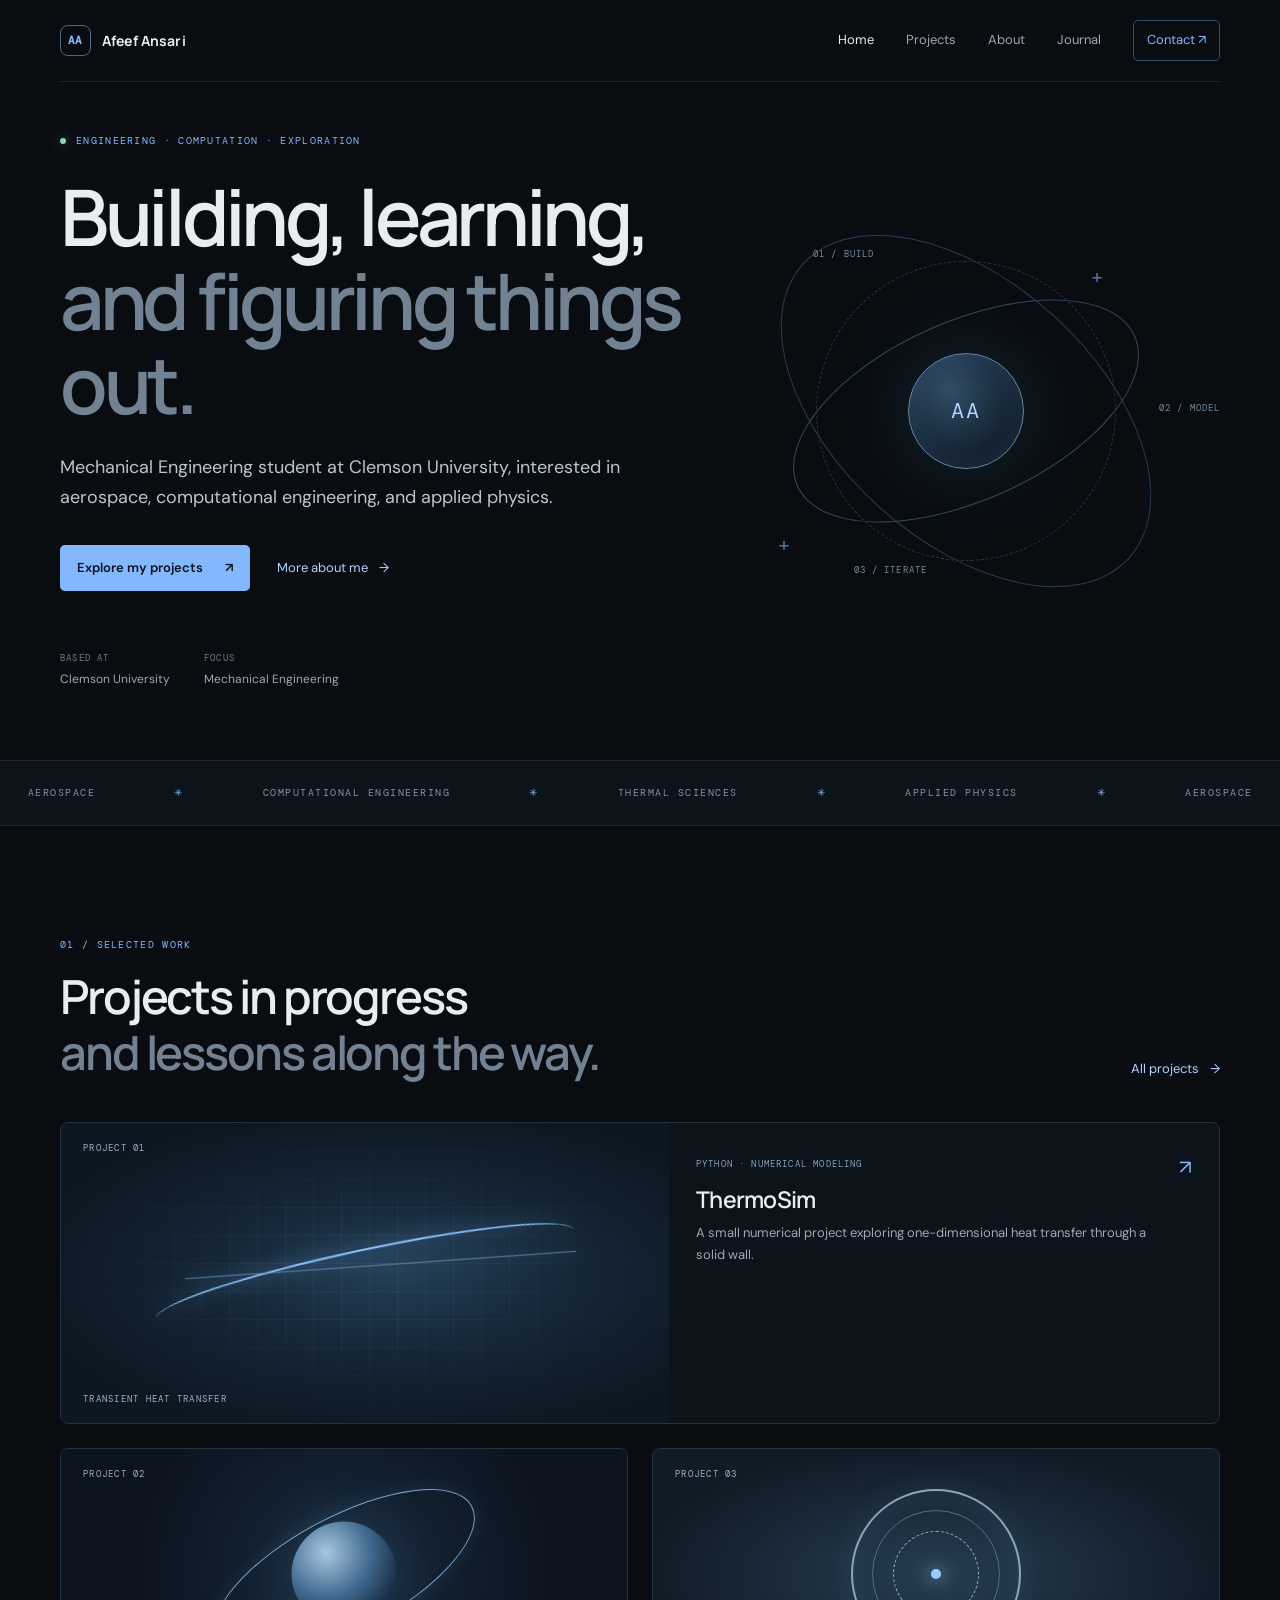
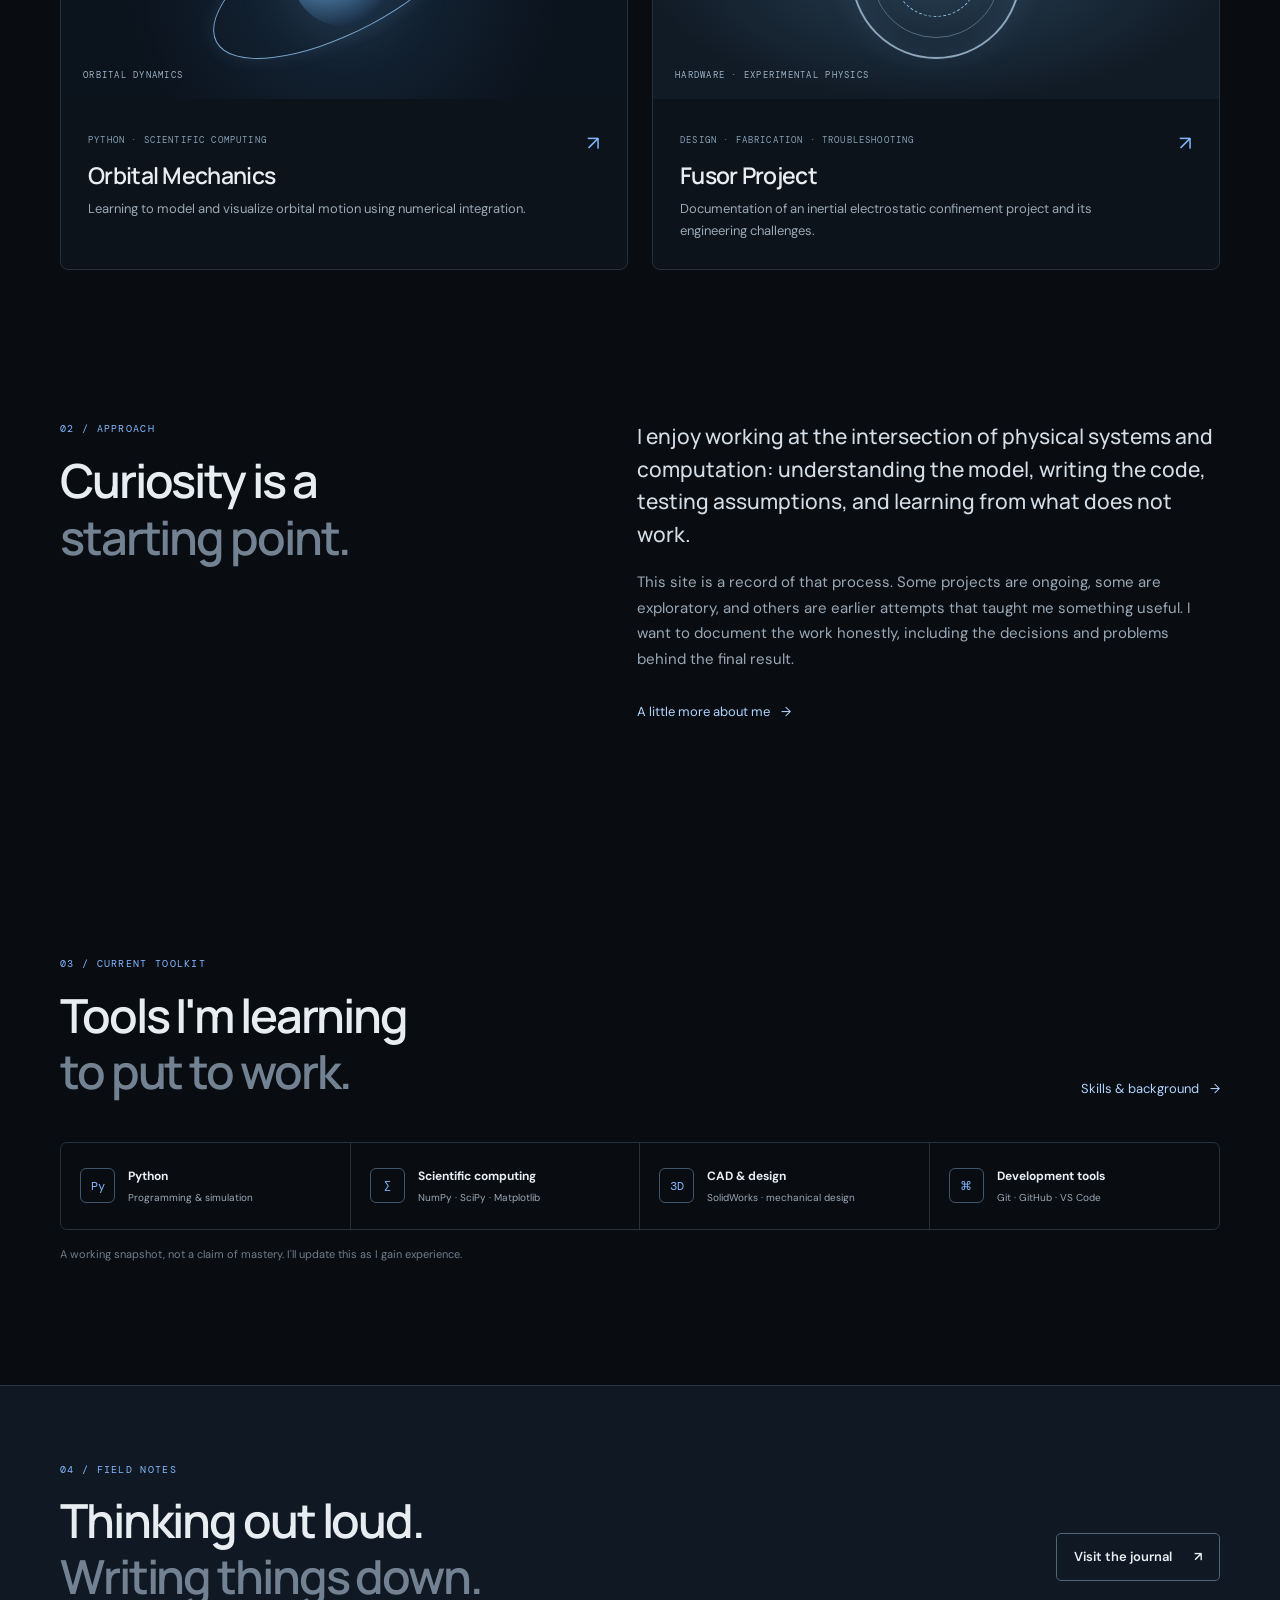
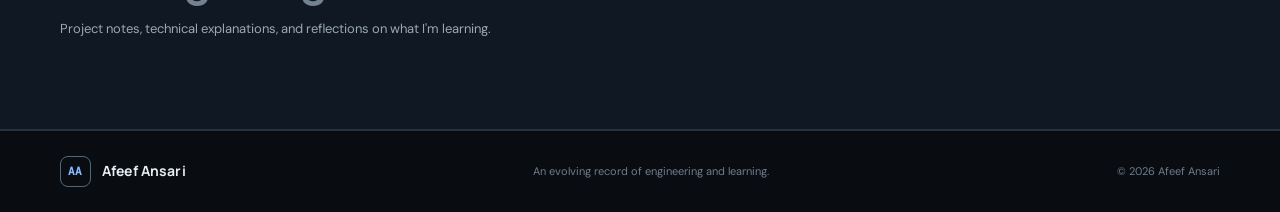
==== index.html @ 026b7a7c "Add files via upload" ====
<!doctype html>
<html lang="en">
<head>
  <meta charset="utf-8">
  <meta name="viewport" content="width=device-width, initial-scale=1">
  <meta name="description" content="Afeef Ansari — mechanical engineering student exploring aerospace, computational engineering, and applied physics.">
  <title>Afeef Ansari | Engineering Portfolio</title>
  <link rel="icon" href="assets/favicon.svg" type="image/svg+xml">
  <link rel="stylesheet" href="style.css">
  <script src="script.js" defer></script>
</head>
<body>
  <div class="site-shell">
    <header class="site-header">
      <a class="wordmark" href="index.html" aria-label="Afeef Ansari home"><span class="wordmark-mark">AA</span><span>Afeef Ansari</span></a>
      <button class="menu-toggle" aria-label="Toggle navigation" aria-expanded="false"><span></span><span></span></button>
      <nav class="main-nav" aria-label="Main navigation">
        <a class="active" href="index.html">Home</a>
        <a href="projects.html">Projects</a>
        <a href="about.html">About</a>
        <a href="journal.html">Journal</a>
        <a class="nav-contact" href="about.html#contact">Contact <span aria-hidden="true">↗</span></a>
      </nav>
    </header>

    <main>
      <section class="hero section-wrap">
        <div class="hero-copy">
          <div class="eyebrow"><span class="status-dot"></span> ENGINEERING · COMPUTATION · EXPLORATION</div>
          <h1>Building, learning,<br><span class="muted-heading">and figuring things out.</span></h1>
          <p class="hero-intro">Mechanical Engineering student at Clemson University, interested in aerospace, computational engineering, and applied physics.</p>
          <div class="hero-actions">
            <a class="button button-primary" href="projects.html">Explore my projects <span>↗</span></a>
            <a class="text-link" href="about.html">More about me <span>→</span></a>
          </div>
          <div class="hero-meta">
            <span><span class="meta-label">BASED AT</span> Clemson University</span>
            <span><span class="meta-label">FOCUS</span> Mechanical Engineering</span>
          </div>
        </div>
        <div class="hero-visual" aria-label="Abstract technical illustration">
          <div class="orbit orbit-one"></div><div class="orbit orbit-two"></div><div class="orbit orbit-three"></div>
          <div class="orbit-core"><span>AA</span></div>
          <span class="orbit-label label-top">01 / BUILD</span>
          <span class="orbit-label label-right">02 / MODEL</span>
          <span class="orbit-label label-bottom">03 / ITERATE</span>
          <span class="crosshair crosshair-a">+</span><span class="crosshair crosshair-b">+</span>
        </div>
      </section>

      <section class="ticker" aria-label="Areas of interest">
        <div class="ticker-inner"><span>AEROSPACE</span><i>✳</i><span>COMPUTATIONAL ENGINEERING</span><i>✳</i><span>THERMAL SCIENCES</span><i>✳</i><span>APPLIED PHYSICS</span><i>✳</i><span>AEROSPACE</span></div>
      </section>

      <section class="section-wrap section-block">
        <div class="section-heading">
          <div><div class="eyebrow">01 / SELECTED WORK</div><h2>Projects in progress<br><span class="muted-heading">and lessons along the way.</span></h2></div>
          <a class="text-link" href="projects.html">All projects <span>→</span></a>
        </div>
        <div class="project-grid">
          <a class="project-card project-feature" href="projects/thermosim.html">
            <div class="project-art art-thermal"><div class="thermal-grid"></div><div class="thermal-wave"></div><span class="art-index">PROJECT 01</span><span class="art-caption">TRANSIENT HEAT TRANSFER</span></div>
            <div class="project-info"><div><span class="project-type">PYTHON · NUMERICAL MODELING</span><h3>ThermoSim</h3><p>A small numerical project exploring one-dimensional heat transfer through a solid wall.</p></div><span class="card-arrow">↗</span></div>
          </a>
          <a class="project-card" href="projects/orbital-mechanics.html">
            <div class="project-art art-orbit"><div class="planet"></div><div class="orbit-line"></div><span class="art-index">PROJECT 02</span><span class="art-caption">ORBITAL DYNAMICS</span></div>
            <div class="project-info"><div><span class="project-type">PYTHON · SCIENTIFIC COMPUTING</span><h3>Orbital Mechanics</h3><p>Learning to model and visualize orbital motion using numerical integration.</p></div><span class="card-arrow">↗</span></div>
          </a>
          <a class="project-card" href="projects/fusor.html">
            <div class="project-art art-fusor"><div class="chamber"><span></span></div><span class="art-index">PROJECT 03</span><span class="art-caption">HARDWARE · EXPERIMENTAL PHYSICS</span></div>
            <div class="project-info"><div><span class="project-type">DESIGN · FABRICATION · TROUBLESHOOTING</span><h3>Fusor Project</h3><p>Documentation of an inertial electrostatic confinement project and its engineering challenges.</p></div><span class="card-arrow">↗</span></div>
          </a>
        </div>
      </section>

      <section class="section-wrap split-section">
        <div class="split-intro"><div class="eyebrow">02 / APPROACH</div><h2>Curiosity is a<br><span class="muted-heading">starting point.</span></h2></div>
        <div class="split-body"><p class="large-copy">I enjoy working at the intersection of physical systems and computation: understanding the model, writing the code, testing assumptions, and learning from what does not work.</p><p>This site is a record of that process. Some projects are ongoing, some are exploratory, and others are earlier attempts that taught me something useful. I want to document the work honestly, including the decisions and problems behind the final result.</p><a class="text-link" href="about.html">A little more about me <span>→</span></a></div>
      </section>

      <section class="section-wrap section-block">
        <div class="section-heading"><div><div class="eyebrow">03 / CURRENT TOOLKIT</div><h2>Tools I'm learning<br><span class="muted-heading">to put to work.</span></h2></div><a class="text-link" href="about.html#skills">Skills & background <span>→</span></a></div>
        <div class="skill-strip">
          <div class="skill-item"><span class="skill-symbol">Py</span><div><h3>Python</h3><p>Programming & simulation</p></div></div>
          <div class="skill-item"><span class="skill-symbol">∑</span><div><h3>Scientific computing</h3><p>NumPy · SciPy · Matplotlib</p></div></div>
          <div class="skill-item"><span class="skill-symbol">3D</span><div><h3>CAD & design</h3><p>SolidWorks · mechanical design</p></div></div>
          <div class="skill-item"><span class="skill-symbol">⌘</span><div><h3>Development tools</h3><p>Git · GitHub · VS Code</p></div></div>
        </div>
        <p class="small-note">A working snapshot, not a claim of mastery. I'll update this as I gain experience.</p>
      </section>

      <section class="journal-band">
        <div class="section-wrap journal-band-inner"><div><div class="eyebrow">04 / FIELD NOTES</div><h2>Thinking out loud.<br><span class="muted-heading">Writing things down.</span></h2><p>Project notes, technical explanations, and reflections on what I'm learning.</p></div><a class="button button-outline" href="journal.html">Visit the journal <span>↗</span></a></div>
      </section>
    </main>

    <footer class="site-footer"><div class="section-wrap footer-inner"><a class="wordmark" href="index.html"><span class="wordmark-mark">AA</span><span>Afeef Ansari</span></a><span class="footer-note">An evolving record of engineering and learning.</span><span class="copyright">© <span data-year></span> Afeef Ansari</span></div></footer>
  </div>
</body>
</html>
---- style.css ----
@import url('https://fonts.googleapis.com/css2?family=DM+Mono:wght@400;500&family=DM+Sans:wght@400;500;600;700&family=Manrope:wght@400;500;600;700;800&display=swap');
:root{--bg:#090d12;--panel:#101720;--panel-2:#141e29;--line:#25313d;--text:#e8edf2;--muted:#9aa8b6;--soft:#6f7d8b;--accent:#83b8ff;--accent-2:#b0d3ff;--max:1160px;--mono:'DM Mono',monospace;--sans:'DM Sans',sans-serif;--display:'Manrope',sans-serif}
*{box-sizing:border-box}html{scroll-behavior:smooth}body{margin:0;background:var(--bg);color:var(--text);font-family:var(--sans);font-size:15px;line-height:1.7}a{color:inherit;text-decoration:none}button{font:inherit}.site-shell{overflow:hidden}.section-wrap{width:min(var(--max),calc(100% - 64px));margin-inline:auto}.site-header{height:82px;width:min(var(--max),calc(100% - 64px));margin:auto;display:flex;align-items:center;justify-content:space-between;border-bottom:1px solid rgba(150,170,190,.14)}.wordmark{display:inline-flex;align-items:center;gap:11px;font-family:var(--display);font-size:14px;font-weight:700;letter-spacing:.01em}.wordmark-mark{width:31px;height:31px;border:1px solid #52687e;border-radius:8px;display:grid;place-items:center;color:var(--accent);font-family:var(--mono);font-size:11px}.main-nav{display:flex;align-items:center;gap:32px}.main-nav a{font-size:13px;color:var(--muted);transition:color .2s}.main-nav a:hover,.main-nav a.active{color:var(--text)}.main-nav .nav-contact{color:var(--accent);border:1px solid #344d68;padding:8px 13px;border-radius:5px}.menu-toggle{display:none;background:none;border:0}.hero{min-height:650px;display:grid;grid-template-columns:1.1fr .9fr;align-items:center;gap:30px;padding-top:50px;padding-bottom:70px}.eyebrow,.project-type,.meta-label,.aside-label,.fact-label,.filter-label{font-family:var(--mono);font-size:10px;letter-spacing:.13em;color:var(--accent);font-weight:400}.eyebrow{display:flex;align-items:center;gap:10px}.status-dot{width:6px;height:6px;background:#8bd6b0;border-radius:50%;box-shadow:0 0 12px #8bd6b080}.hero h1,.page-hero h1,.project-detail-hero h1{font-family:var(--display);font-size:clamp(48px,6.4vw,78px);line-height:1.08;letter-spacing:-.055em;font-weight:600;margin:25px 0}.muted-heading{color:#738292}.hero-intro{max-width:560px;font-size:18px;line-height:1.7;color:#bac5cf}.hero-actions{display:flex;align-items:center;gap:27px;margin-top:32px}.button{display:inline-flex;align-items:center;gap:22px;padding:12px 17px;border-radius:5px;font-size:13px;font-weight:600;transition:transform .2s,border-color .2s}.button:hover{transform:translateY(-2px)}.button-primary{background:var(--accent);color:#09121d}.button-outline{border:1px solid #50647a;color:var(--text)}.text-link{font-size:13px;color:var(--accent-2)}.text-link span{margin-left:8px}.hero-meta{display:flex;gap:34px;margin-top:60px;color:var(--muted);font-size:12px}.meta-label{display:block;color:var(--soft);font-size:9px;margin-bottom:3px}.hero-visual{height:420px;position:relative;display:grid;place-items:center}.orbit{position:absolute;border:1px solid #33495e;border-radius:50%;transform:rotate(-24deg)}.orbit-one{width:370px;height:180px}.orbit-two{width:440px;height:260px;transform:rotate(42deg);border-color:#263c51}.orbit-three{width:300px;height:300px;border-style:dashed;border-color:#293846}.orbit-core{width:116px;height:116px;border-radius:50%;display:grid;place-items:center;background:radial-gradient(circle at 35% 30%,#314d68,#142331 62%,#0b1118);border:1px solid #6587a8;box-shadow:0 0 80px #5e9bd52a,inset 0 0 25px #83b8ff20}.orbit-core span{font-family:var(--mono);color:var(--accent-2);font-size:22px;letter-spacing:.1em}.orbit-label{position:absolute;font:9px var(--mono);letter-spacing:.12em;color:#74899d}.label-top{top:47px;left:20%}.label-right{right:0;top:48%}.label-bottom{bottom:45px;left:28%}.crosshair{position:absolute;color:var(--accent);font:20px var(--mono);opacity:.6}.crosshair-a{top:15%;right:23%}.crosshair-b{bottom:15%;left:13%}.ticker{border-block:1px solid rgba(150,170,190,.13);background:#0d131a;overflow:hidden}.ticker-inner{min-height:64px;display:flex;align-items:center;justify-content:space-around;gap:24px;white-space:nowrap;font:10px var(--mono);letter-spacing:.15em;color:#8293a3}.ticker i{font-style:normal;color:var(--accent)}.section-block{padding-top:110px;padding-bottom:110px}.section-heading{display:flex;align-items:end;justify-content:space-between;margin-bottom:42px}.section-heading h2,.split-intro h2,.journal-band h2,.callout h2,.contact-section h2,.about-main h2,.section-block>h2{font-family:var(--display);font-size:clamp(32px,4vw,47px);line-height:1.2;letter-spacing:-.045em;font-weight:600;margin:15px 0 0}.project-grid{display:grid;grid-template-columns:repeat(2,1fr);gap:24px}.project-card{display:block;border:1px solid var(--line);background:#0d131a;border-radius:8px;overflow:hidden;transition:border-color .25s,transform .25s}.project-card:hover{border-color:#55799a;transform:translateY(-4px)}.project-feature{grid-column:span 2;display:grid;grid-template-columns:1.05fr .95fr}.project-art{height:250px;position:relative;overflow:hidden;background:#111e2a}.project-feature .project-art{height:300px}.art-index,.art-caption{position:absolute;left:22px;font:9px var(--mono);letter-spacing:.14em;color:#9cb1c4}.art-index{top:19px}.art-caption{bottom:18px}.art-thermal{background:radial-gradient(ellipse at 55% 50%,#233e56 0,#152636 38%,#0d1721 78%)}.thermal-grid{position:absolute;inset:0;background-image:linear-gradient(#7295b31a 1px,transparent 1px),linear-gradient(90deg,#7295b31a 1px,transparent 1px);background-size:28px 28px;mask-image:radial-gradient(ellipse at center,#000 10%,transparent 78%)}.thermal-wave{position:absolute;left:15%;right:15%;top:42%;height:50px;border-top:2px solid #8cc4ff;border-radius:50%;transform:rotate(-12deg);filter:drop-shadow(0 0 9px #72b5ff)}.thermal-wave:after{content:"";position:absolute;top:17px;left:8%;right:0;border-top:1px solid #7aa5c9;transform:rotate(8deg);opacity:.7}.art-orbit{background:radial-gradient(circle at 50% 50%,#182a3d,#0b131d 70%)}.planet{position:absolute;width:105px;height:105px;left:50%;top:50%;transform:translate(-50%,-50%);border-radius:50%;background:radial-gradient(circle at 33% 30%,#a8c7df,#426b91 43%,#182c42 75%);box-shadow:0 0 60px #6aa5d833}.orbit-line{position:absolute;width:290px;height:115px;border:1px solid #7ba7d0;border-radius:50%;left:50%;top:50%;transform:translate(-50%,-50%) rotate(-28deg);box-shadow:0 0 18px #6da9e522}.art-fusor{background:radial-gradient(ellipse at center,#263d50,#111b26 72%)}.chamber{position:absolute;left:50%;top:50%;transform:translate(-50%,-50%);width:170px;height:170px;border:2px solid #8ca5ba;border-radius:50%;box-shadow:inset 0 0 30px #83b8ff1c,0 0 35px #83b8ff16}.chamber:before,.chamber:after{content:"";position:absolute;inset:19px;border:1px solid #526d83;border-radius:50%}.chamber:after{inset:40px;border-style:dashed;border-color:#8db9db}.chamber span{position:absolute;width:10px;height:10px;background:#9bcaff;border-radius:50%;left:calc(50% - 5px);top:calc(50% - 5px);box-shadow:0 0 18px #9bcaff}.project-info{padding:27px;display:flex;justify-content:space-between;gap:20px;align-items:start}.project-info h3{font:600 23px var(--display);letter-spacing:-.03em;margin:7px 0}.project-info p,.list-content p{margin:0;color:var(--muted);font-size:13px;max-width:500px}.project-type{font-size:9px;color:#86a1b8}.card-arrow,.list-arrow{color:var(--accent);font-size:20px}.split-section{padding-top:40px;padding-bottom:120px;display:grid;grid-template-columns:.9fr 1.1fr;gap:100px}.large-copy{font:500 21px/1.55 var(--display);color:#d4dde5;margin:0 0 20px}.split-body p:not(.large-copy){color:var(--muted);max-width:590px}.split-body .text-link{display:inline-block;margin-top:14px}.skill-strip{display:grid;grid-template-columns:repeat(4,1fr);border:1px solid var(--line);border-radius:7px;margin-top:36px}.skill-item{padding:23px 19px;display:flex;gap:13px;align-items:center;border-right:1px solid var(--line)}.skill-item:last-child{border:0}.skill-symbol{width:35px;height:35px;border:1px solid #40566c;border-radius:6px;display:grid;place-items:center;color:var(--accent);font:12px var(--mono);flex-shrink:0}.skill-item h3{font-size:12px;margin:0 0 3px}.skill-item p{font-size:10px;color:var(--muted);margin:0}.small-note{font-size:11px;color:var(--soft);margin-top:15px}.journal-band{background:#101923;border-block:1px solid #253443;padding:75px 0}.journal-band-inner{display:flex;align-items:center;justify-content:space-between}.journal-band h2{margin:14px 0}.journal-band p,.callout p{color:var(--muted);font-size:13px}.site-footer{border-top:1px solid var(--line);padding:25px 0}.footer-inner{display:flex;align-items:center;justify-content:space-between}.footer-note,.copyright{font-size:11px;color:var(--soft)}.page-hero{padding-top:100px;padding-bottom:65px}.page-hero h1{font-size:clamp(54px,7vw,82px);margin:22px 0}.page-lede{font-size:17px;color:var(--muted);max-width:650px}.projects-list{padding-top:25px}.filter-row{display:flex;align-items:center;gap:10px;margin-bottom:25px}.filter-label{margin-right:10px}.filter-button{background:transparent;color:var(--muted);border:1px solid var(--line);border-radius:4px;padding:7px 12px;font-size:11px;cursor:pointer}.filter-button.active,.filter-button:hover{color:var(--accent);border-color:#54718d}.list-project{display:grid;grid-template-columns:35px 190px 1fr 25px;gap:25px;align-items:center;padding:25px 0;border-top:1px solid var(--line)}.list-number{font:11px var(--mono);color:var(--soft)}.list-art{height:125px;border-radius:5px;position:relative;overflow:hidden}.mini-thermal{background:#142536}.mini-orbit{background:#0d1b2a}.mini-orbit .planet{width:58px;height:58px}.mini-orbit .orbit-line{width:150px;height:60px}.mini-fusor{background:#192b3b}.mini-fusor .chamber{width:75px;height:75px}.mini-fusor .chamber:before{inset:9px}.mini-fusor .chamber:after{inset:18px}.mini-acoustic{display:grid;place-items:center;background:#152432;color:#91bde2;font-size:65px}.list-content h2{font:600 22px var(--display);margin:4px 0}.tag-row{display:flex;flex-wrap:wrap;gap:7px;margin-top:13px}.tag-row span{border:1px solid #2d3d4d;color:#a7b7c6;border-radius:3px;padding:3px 8px;font:9px var(--mono)}.future-project{opacity:.78}.muted-arrow{color:var(--soft)}.callout{padding:65px 0 100px;border-top:1px solid var(--line)}.callout h2{font-size:38px}.about-layout{display:grid;grid-template-columns:1.2fr .8fr;gap:100px;padding-top:25px;padding-bottom:80px}.about-main h2{margin:14px 0 25px}.about-main p{color:var(--muted);max-width:680px}.about-facts{display:grid;grid-template-columns:1fr 1fr;gap:25px;margin-top:40px;padding-top:24px;border-top:1px solid var(--line)}.about-facts div{display:flex;flex-direction:column;gap:4px}.about-facts strong{font:600 14px var(--display)}.about-facts span:last-child{font-size:11px;color:var(--muted)}.fact-label{font-size:9px}.about-aside{display:flex;flex-direction:column;gap:15px}.aside-card{border:1px solid var(--line);border-radius:6px;background:#0e151d;padding:22px}.aside-label{display:block;margin-bottom:15px}.aside-card ul{list-style:none;margin:0;padding:0}.aside-card li{padding:8px 0;border-top:1px solid #202c38;font-size:12px;color:#c1ccd6}.aside-card p{margin:0;color:var(--muted);font-size:12px}.section-lede{color:var(--muted);max-width:600px}.skills-columns{display:grid;grid-template-columns:1fr 1fr;gap:60px;margin-top:35px}.skill-column h3{font:600 15px var(--display);margin-bottom:20px}.skill-line{display:flex;justify-content:space-between;gap:15px;padding:13px 0;border-top:1px solid var(--line);font-size:13px}.skill-line small{color:var(--soft);font-size:10px}.experience-list{margin-top:30px}.experience-item{display:grid;grid-template-columns:140px 1fr;gap:25px;padding:22px 0;border-top:1px solid var(--line)}.experience-date{font:9px var(--mono);letter-spacing:.1em;color:var(--accent);padding-top:5px}.experience-item h3{font:600 16px var(--display);margin:0 0 5px}.experience-item p{font-size:12px;color:var(--muted);margin:0}.contact-section{display:grid;grid-template-columns:1fr .6fr;gap:80px;padding-top:75px;padding-bottom:100px;border-top:1px solid var(--line)}.contact-section h2{margin:14px 0}.contact-section p{color:var(--muted);max-width:500px}.contact-links{display:flex;flex-direction:column;justify-content:center}.contact-links>a{display:flex;justify-content:space-between;padding:15px 0;border-bottom:1px solid var(--line);font-size:14px}.contact-links>a span{color:var(--accent)}.journal-list{padding-top:20px}.journal-entry{display:grid;grid-template-columns:190px 1fr 25px;gap:30px;padding:32px 0;border-top:1px solid var(--line)}.journal-date{font:9px var(--mono);letter-spacing:.1em;color:var(--soft)}.journal-entry h2{font:600 22px var(--display);margin:7px 0}.journal-entry p{color:var(--muted);font-size:13px;max-width:650px;margin:0}.entry-status{display:inline-block;color:var(--accent);font:9px var(--mono);margin-top:13px}.project-detail-hero{padding-top:45px;padding-bottom:20px}.back-link{display:inline-block;color:var(--muted);font-size:12px;margin-bottom:45px}.project-detail-hero h1{font-size:clamp(54px,7vw,82px);margin:15px 0}.accent-text{color:var(--accent)}.detail-art{height:300px;margin-top:55px;border:1px solid var(--line);border-radius:7px}.detail-art .planet{width:140px;height:140px}.detail-art .orbit-line{width:390px;height:150px}.detail-art .chamber{width:205px;height:205px}.detail-body{display:grid;grid-template-columns:1fr 280px;gap:90px;padding-top:65px;padding-bottom:110px}.detail-main h2{font:600 30px var(--display);letter-spacing:-.04em;margin:12px 0 22px}.detail-main h3{font:600 17px var(--display);margin:34px 0 10px}.detail-main p,.detail-bullets{color:var(--muted);font-size:14px}.detail-bullets{padding-left:20px}.detail-bullets li{padding:5px 0}.detail-aside{display:flex;flex-direction:column;gap:15px}.detail-aside dl{margin:0}.detail-aside dt{font:9px var(--mono);color:var(--soft);margin-top:15px}.detail-aside dd{margin:3px 0 0;font-size:12px;color:#c7d1da}.status-pill{color:#9bd5b7!important}.note-panel{margin-top:35px;padding:20px;border-left:2px solid var(--accent);background:#111d28}.note-panel p{margin:7px 0 0;font-size:12px}.menu-toggle span{display:block;width:21px;height:1px;background:var(--text);margin:6px}
@media(max-width:850px){.hero{grid-template-columns:1fr;min-height:auto;padding-top:95px}.hero-visual{height:340px;max-width:520px;width:100%;margin:auto}.project-feature{grid-template-columns:1fr}.project-feature .project-art{height:250px}.skill-strip{grid-template-columns:1fr 1fr}.skill-item:nth-child(2){border-right:0}.skill-item:nth-child(-n+2){border-bottom:1px solid var(--line)}.split-section{gap:45px}.about-layout{gap:45px}.detail-body{gap:40px}}
@media(max-width:640px){.section-wrap,.site-header{width:calc(100% - 40px)}.site-header{height:70px}.menu-toggle{display:block;z-index:5}.main-nav{display:none;position:absolute;top:69px;left:0;right:0;background:#0d141c;border-bottom:1px solid var(--line);padding:20px;width:100%;flex-direction:column;align-items:stretch;gap:0;z-index:4}.main-nav.open{display:flex}.main-nav a{padding:12px 5px;border-bottom:1px solid #1d2934}.main-nav .nav-contact{border:0;padding:12px 5px}.hero{padding-top:75px;padding-bottom:45px}.hero h1{font-size:48px}.hero-intro{font-size:16px}.hero-meta{gap:20px;flex-wrap:wrap;margin-top:40px}.hero-visual{height:280px;transform:scale(.85);margin-top:-10px;margin-bottom:-10px}.ticker-inner{justify-content:flex-start;padding-left:20px;min-width:850px}.section-block{padding-top:75px;padding-bottom:75px}.section-heading{align-items:start;gap:20px;flex-direction:column}.section-heading h2,.split-intro h2,.journal-band h2,.callout h2,.contact-section h2,.about-main h2,.section-block>h2{font-size:34px}.project-grid{grid-template-columns:1fr}.project-feature{grid-column:auto}.project-feature .project-art,.project-art{height:210px}.project-info{padding:20px}.split-section{grid-template-columns:1fr;gap:25px;padding-top:15px;padding-bottom:75px}.skill-strip{grid-template-columns:1fr}.skill-item{border-right:0;border-bottom:1px solid var(--line)!important}.skill-item:last-child{border-bottom:0!important}.journal-band{padding:55px 0}.journal-band-inner{align-items:start;gap:25px;flex-direction:column}.footer-inner{gap:15px;flex-wrap:wrap}.footer-note{order:3;width:100%}.page-hero{padding-top:75px;padding-bottom:40px}.page-hero h1{font-size:53px}.list-project{grid-template-columns:25px 90px 1fr 15px;gap:12px;padding:19px 0}.list-art{height:95px}.list-content h2{font-size:17px}.list-content p{font-size:11px}.list-content .project-type{font-size:8px}.tag-row span{font-size:8px}.filter-row{gap:5px;flex-wrap:wrap}.filter-label{width:100%;margin-bottom:5px}.filter-button{padding:6px 9px}.about-layout,.skills-columns,.contact-section,.detail-body{grid-template-columns:1fr;gap:35px}.about-facts{gap:15px}.experience-item{grid-template-columns:90px 1fr;gap:15px}.journal-entry{grid-template-columns:1fr 20px;gap:10px}.journal-date{grid-column:1/-1}.journal-entry h2{font-size:19px}.project-detail-hero h1{font-size:55px}.detail-art{height:220px;margin-top:35px}.detail-body{padding-top:45px;padding-bottom:75px}.back-link{margin-bottom:35px}}
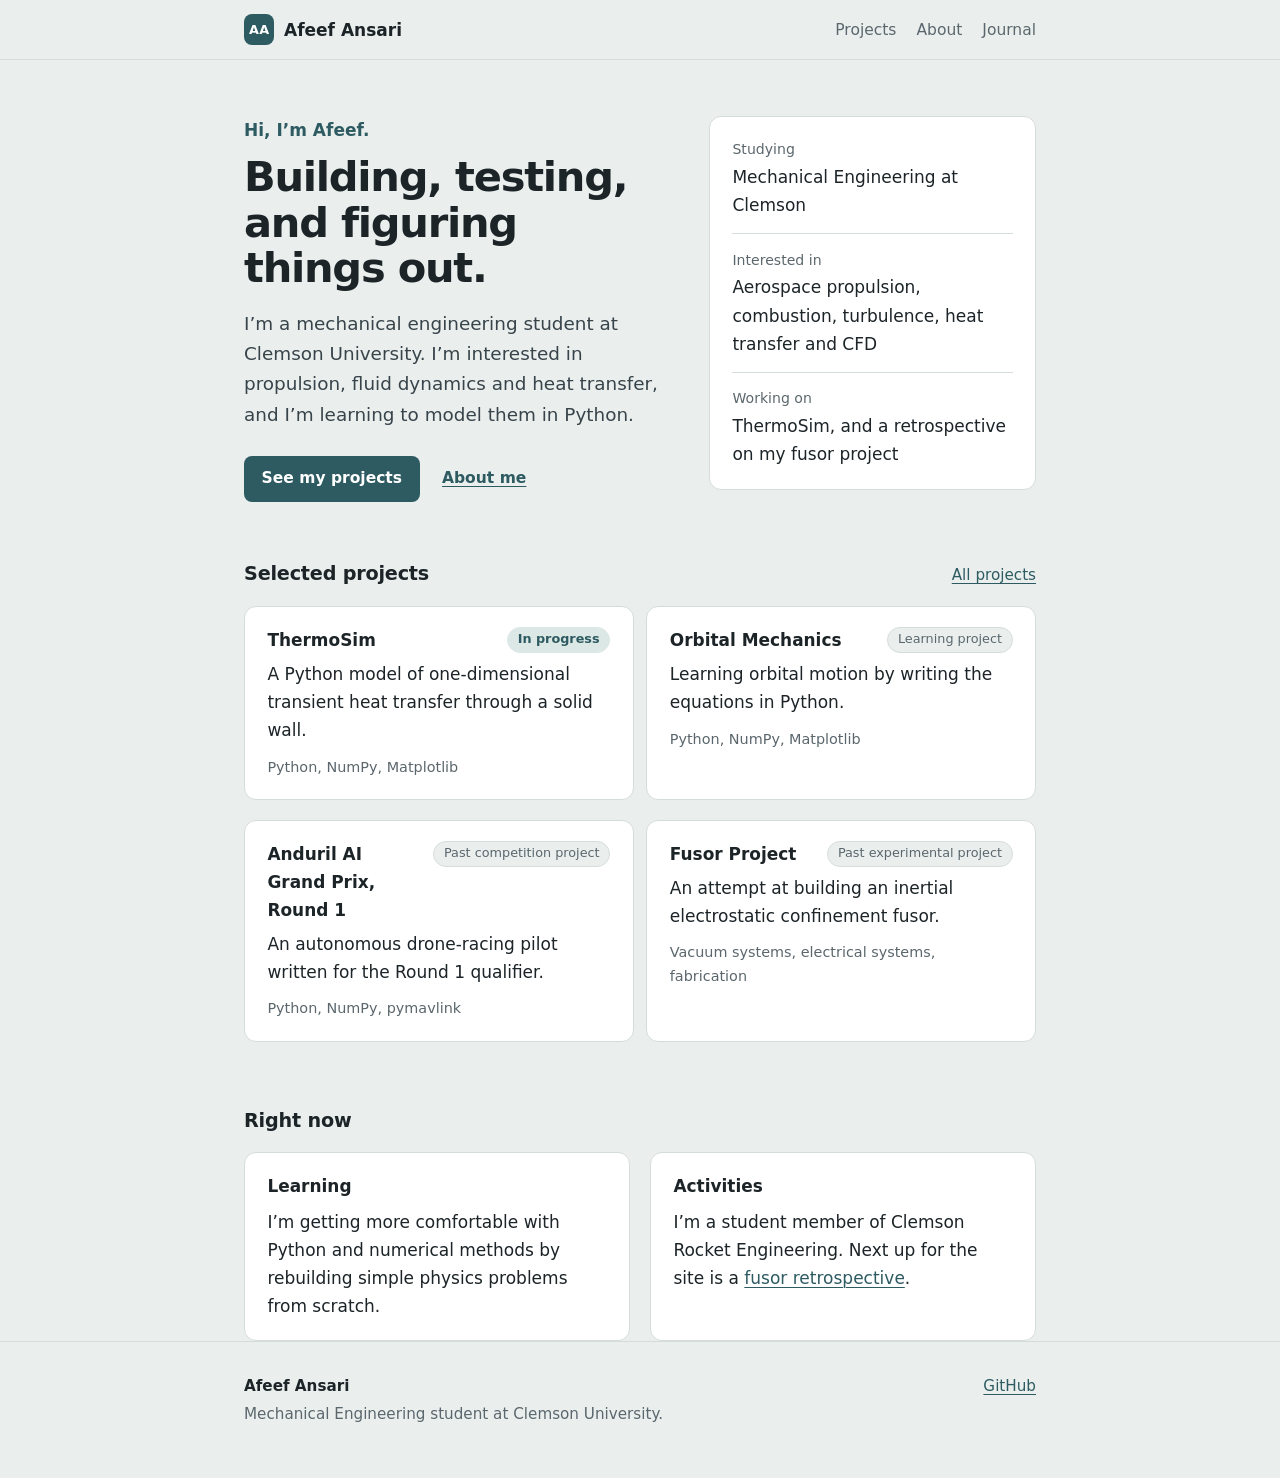
==== commit 059f4000: "Add files via upload" ====
--- a/index.html
+++ b/index.html
@@ -1,100 +1,17 @@
-<!doctype html>
-<html lang="en">
-<head>
-  <meta charset="utf-8">
-  <meta name="viewport" content="width=device-width, initial-scale=1">
-  <meta name="description" content="Afeef Ansari — mechanical engineering student exploring aerospace, computational engineering, and applied physics.">
-  <title>Afeef Ansari | Engineering Portfolio</title>
-  <link rel="icon" href="assets/favicon.svg" type="image/svg+xml">
-  <link rel="stylesheet" href="style.css">
-  <script src="script.js" defer></script>
-</head>
-<body>
-  <div class="site-shell">
-    <header class="site-header">
-      <a class="wordmark" href="index.html" aria-label="Afeef Ansari home"><span class="wordmark-mark">AA</span><span>Afeef Ansari</span></a>
-      <button class="menu-toggle" aria-label="Toggle navigation" aria-expanded="false"><span></span><span></span></button>
-      <nav class="main-nav" aria-label="Main navigation">
-        <a class="active" href="index.html">Home</a>
-        <a href="projects.html">Projects</a>
-        <a href="about.html">About</a>
-        <a href="journal.html">Journal</a>
-        <a class="nav-contact" href="about.html#contact">Contact <span aria-hidden="true">↗</span></a>
-      </nav>
-    </header>
-
-    <main>
-      <section class="hero section-wrap">
-        <div class="hero-copy">
-          <div class="eyebrow"><span class="status-dot"></span> ENGINEERING · COMPUTATION · EXPLORATION</div>
-          <h1>Building, learning,<br><span class="muted-heading">and figuring things out.</span></h1>
-          <p class="hero-intro">Mechanical Engineering student at Clemson University, interested in aerospace, computational engineering, and applied physics.</p>
-          <div class="hero-actions">
-            <a class="button button-primary" href="projects.html">Explore my projects <span>↗</span></a>
-            <a class="text-link" href="about.html">More about me <span>→</span></a>
-          </div>
-          <div class="hero-meta">
-            <span><span class="meta-label">BASED AT</span> Clemson University</span>
-            <span><span class="meta-label">FOCUS</span> Mechanical Engineering</span>
-          </div>
-        </div>
-        <div class="hero-visual" aria-label="Abstract technical illustration">
-          <div class="orbit orbit-one"></div><div class="orbit orbit-two"></div><div class="orbit orbit-three"></div>
-          <div class="orbit-core"><span>AA</span></div>
-          <span class="orbit-label label-top">01 / BUILD</span>
-          <span class="orbit-label label-right">02 / MODEL</span>
-          <span class="orbit-label label-bottom">03 / ITERATE</span>
-          <span class="crosshair crosshair-a">+</span><span class="crosshair crosshair-b">+</span>
-        </div>
-      </section>
-
-      <section class="ticker" aria-label="Areas of interest">
-        <div class="ticker-inner"><span>AEROSPACE</span><i>✳</i><span>COMPUTATIONAL ENGINEERING</span><i>✳</i><span>THERMAL SCIENCES</span><i>✳</i><span>APPLIED PHYSICS</span><i>✳</i><span>AEROSPACE</span></div>
-      </section>
-
-      <section class="section-wrap section-block">
-        <div class="section-heading">
-          <div><div class="eyebrow">01 / SELECTED WORK</div><h2>Projects in progress<br><span class="muted-heading">and lessons along the way.</span></h2></div>
-          <a class="text-link" href="projects.html">All projects <span>→</span></a>
-        </div>
-        <div class="project-grid">
-          <a class="project-card project-feature" href="projects/thermosim.html">
-            <div class="project-art art-thermal"><div class="thermal-grid"></div><div class="thermal-wave"></div><span class="art-index">PROJECT 01</span><span class="art-caption">TRANSIENT HEAT TRANSFER</span></div>
-            <div class="project-info"><div><span class="project-type">PYTHON · NUMERICAL MODELING</span><h3>ThermoSim</h3><p>A small numerical project exploring one-dimensional heat transfer through a solid wall.</p></div><span class="card-arrow">↗</span></div>
-          </a>
-          <a class="project-card" href="projects/orbital-mechanics.html">
-            <div class="project-art art-orbit"><div class="planet"></div><div class="orbit-line"></div><span class="art-index">PROJECT 02</span><span class="art-caption">ORBITAL DYNAMICS</span></div>
-            <div class="project-info"><div><span class="project-type">PYTHON · SCIENTIFIC COMPUTING</span><h3>Orbital Mechanics</h3><p>Learning to model and visualize orbital motion using numerical integration.</p></div><span class="card-arrow">↗</span></div>
-          </a>
-          <a class="project-card" href="projects/fusor.html">
-            <div class="project-art art-fusor"><div class="chamber"><span></span></div><span class="art-index">PROJECT 03</span><span class="art-caption">HARDWARE · EXPERIMENTAL PHYSICS</span></div>
-            <div class="project-info"><div><span class="project-type">DESIGN · FABRICATION · TROUBLESHOOTING</span><h3>Fusor Project</h3><p>Documentation of an inertial electrostatic confinement project and its engineering challenges.</p></div><span class="card-arrow">↗</span></div>
-          </a>
-        </div>
-      </section>
-
-      <section class="section-wrap split-section">
-        <div class="split-intro"><div class="eyebrow">02 / APPROACH</div><h2>Curiosity is a<br><span class="muted-heading">starting point.</span></h2></div>
-        <div class="split-body"><p class="large-copy">I enjoy working at the intersection of physical systems and computation: understanding the model, writing the code, testing assumptions, and learning from what does not work.</p><p>This site is a record of that process. Some projects are ongoing, some are exploratory, and others are earlier attempts that taught me something useful. I want to document the work honestly, including the decisions and problems behind the final result.</p><a class="text-link" href="about.html">A little more about me <span>→</span></a></div>
-      </section>
-
-      <section class="section-wrap section-block">
-        <div class="section-heading"><div><div class="eyebrow">03 / CURRENT TOOLKIT</div><h2>Tools I'm learning<br><span class="muted-heading">to put to work.</span></h2></div><a class="text-link" href="about.html#skills">Skills & background <span>→</span></a></div>
-        <div class="skill-strip">
-          <div class="skill-item"><span class="skill-symbol">Py</span><div><h3>Python</h3><p>Programming & simulation</p></div></div>
-          <div class="skill-item"><span class="skill-symbol">∑</span><div><h3>Scientific computing</h3><p>NumPy · SciPy · Matplotlib</p></div></div>
-          <div class="skill-item"><span class="skill-symbol">3D</span><div><h3>CAD & design</h3><p>SolidWorks · mechanical design</p></div></div>
-          <div class="skill-item"><span class="skill-symbol">⌘</span><div><h3>Development tools</h3><p>Git · GitHub · VS Code</p></div></div>
-        </div>
-        <p class="small-note">A working snapshot, not a claim of mastery. I'll update this as I gain experience.</p>
-      </section>
-
-      <section class="journal-band">
-        <div class="section-wrap journal-band-inner"><div><div class="eyebrow">04 / FIELD NOTES</div><h2>Thinking out loud.<br><span class="muted-heading">Writing things down.</span></h2><p>Project notes, technical explanations, and reflections on what I'm learning.</p></div><a class="button button-outline" href="journal.html">Visit the journal <span>↗</span></a></div>
-      </section>
-    </main>
-
-    <footer class="site-footer"><div class="section-wrap footer-inner"><a class="wordmark" href="index.html"><span class="wordmark-mark">AA</span><span>Afeef Ansari</span></a><span class="footer-note">An evolving record of engineering and learning.</span><span class="copyright">© <span data-year></span> Afeef Ansari</span></div></footer>
-  </div>
-</body>
-</html>+<!DOCTYPE html>
+<html lang="en"><head><meta charset="utf-8"><meta name="viewport" content="width=device-width, initial-scale=1">
+<title>Afeef Ansari</title><meta name="description" content="Mechanical engineering student at Clemson University. Projects and notes on heat transfer, orbital mechanics and control.">
+<link rel="stylesheet" href="style.css"></head>
+<body><a class="skip" href="#main">Skip to content</a>
+<header class="site"><div class="col bar"><a class="brand" href="index.html"><span class="mark" aria-hidden="true">AA</span>Afeef Ansari</a><nav aria-label="Main"><a href="projects.html">Projects</a><a href="about.html">About</a><a href="journal.html">Journal</a></nav></div></header>
+<main id="main" class="col">
+<section class="hero"><div><p class="hi">Hi, I’m Afeef.</p><h1>Building, testing, and figuring things out.</h1>
+<p class="lead">I’m a mechanical engineering student at Clemson University. I’m interested in propulsion, fluid dynamics and heat transfer, and I’m learning to model them in Python.</p>
+<p class="links"><a class="btn" href="projects.html">See my projects</a><a class="textlink" href="about.html">About me</a></p></div>
+<dl class="glance"><div><dt>Studying</dt><dd>Mechanical Engineering at Clemson</dd></div>
+<div><dt>Interested in</dt><dd>Aerospace propulsion, combustion, turbulence, heat transfer and CFD</dd></div>
+<div><dt>Working on</dt><dd>ThermoSim, and a retrospective on my fusor project</dd></div></dl></section>
+<section><div class="sh"><h2>Selected projects</h2><a href="projects.html">All projects</a></div><ul class="panels"><li><a class="panel" href="projects/thermosim.html"><div class="top"><h3>ThermoSim</h3><span class="pill live">In progress</span></div><p>A Python model of one-dimensional transient heat transfer through a solid wall.</p><p class="tech">Python, NumPy, Matplotlib</p></a></li><li><a class="panel" href="projects/orbital-mechanics.html"><div class="top"><h3>Orbital Mechanics</h3><span class="pill">Learning project</span></div><p>Learning orbital motion by writing the equations in Python.</p><p class="tech">Python, NumPy, Matplotlib</p></a></li><li><a class="panel" href="projects/anduril-ai-grand-prix.html"><div class="top"><h3>Anduril AI Grand Prix, Round 1</h3><span class="pill">Past competition project</span></div><p>An autonomous drone-racing pilot written for the Round 1 qualifier.</p><p class="tech">Python, NumPy, pymavlink</p></a></li><li><a class="panel" href="projects/fusor.html"><div class="top"><h3>Fusor Project</h3><span class="pill">Past experimental project</span></div><p>An attempt at building an inertial electrostatic confinement fusor.</p><p class="tech">Vacuum systems, electrical systems, fabrication</p></a></li></ul></section><section><div class="sh"><h2>Right now</h2></div><div class="two"><div><h3>Learning</h3><p>I’m getting more comfortable with Python and numerical methods by rebuilding simple physics problems from scratch.</p></div>
+<div><h3>Activities</h3><p>I’m a student member of Clemson Rocket Engineering. Next up for the site is a <a href="journal.html">fusor retrospective</a>.</p></div></div></section></main>
+<footer class="site"><div class="col foot"><div><p class="fname">Afeef Ansari</p><p>Mechanical Engineering student at Clemson University.</p></div><p><a href="https://github.com/AfeefAnsari">GitHub</a></p></div></footer>
+</body></html>
--- a/style.css
+++ b/style.css
@@ -1,5 +1,72 @@
-@import url('https://fonts.googleapis.com/css2?family=DM+Mono:wght@400;500&family=DM+Sans:wght@400;500;600;700&family=Manrope:wght@400;500;600;700;800&display=swap');
-:root{--bg:#090d12;--panel:#101720;--panel-2:#141e29;--line:#25313d;--text:#e8edf2;--muted:#9aa8b6;--soft:#6f7d8b;--accent:#83b8ff;--accent-2:#b0d3ff;--max:1160px;--mono:'DM Mono',monospace;--sans:'DM Sans',sans-serif;--display:'Manrope',sans-serif}
-*{box-sizing:border-box}html{scroll-behavior:smooth}body{margin:0;background:var(--bg);color:var(--text);font-family:var(--sans);font-size:15px;line-height:1.7}a{color:inherit;text-decoration:none}button{font:inherit}.site-shell{overflow:hidden}.section-wrap{width:min(var(--max),calc(100% - 64px));margin-inline:auto}.site-header{height:82px;width:min(var(--max),calc(100% - 64px));margin:auto;display:flex;align-items:center;justify-content:space-between;border-bottom:1px solid rgba(150,170,190,.14)}.wordmark{display:inline-flex;align-items:center;gap:11px;font-family:var(--display);font-size:14px;font-weight:700;letter-spacing:.01em}.wordmark-mark{width:31px;height:31px;border:1px solid #52687e;border-radius:8px;display:grid;place-items:center;color:var(--accent);font-family:var(--mono);font-size:11px}.main-nav{display:flex;align-items:center;gap:32px}.main-nav a{font-size:13px;color:var(--muted);transition:color .2s}.main-nav a:hover,.main-nav a.active{color:var(--text)}.main-nav .nav-contact{color:var(--accent);border:1px solid #344d68;padding:8px 13px;border-radius:5px}.menu-toggle{display:none;background:none;border:0}.hero{min-height:650px;display:grid;grid-template-columns:1.1fr .9fr;align-items:center;gap:30px;padding-top:50px;padding-bottom:70px}.eyebrow,.project-type,.meta-label,.aside-label,.fact-label,.filter-label{font-family:var(--mono);font-size:10px;letter-spacing:.13em;color:var(--accent);font-weight:400}.eyebrow{display:flex;align-items:center;gap:10px}.status-dot{width:6px;height:6px;background:#8bd6b0;border-radius:50%;box-shadow:0 0 12px #8bd6b080}.hero h1,.page-hero h1,.project-detail-hero h1{font-family:var(--display);font-size:clamp(48px,6.4vw,78px);line-height:1.08;letter-spacing:-.055em;font-weight:600;margin:25px 0}.muted-heading{color:#738292}.hero-intro{max-width:560px;font-size:18px;line-height:1.7;color:#bac5cf}.hero-actions{display:flex;align-items:center;gap:27px;margin-top:32px}.button{display:inline-flex;align-items:center;gap:22px;padding:12px 17px;border-radius:5px;font-size:13px;font-weight:600;transition:transform .2s,border-color .2s}.button:hover{transform:translateY(-2px)}.button-primary{background:var(--accent);color:#09121d}.button-outline{border:1px solid #50647a;color:var(--text)}.text-link{font-size:13px;color:var(--accent-2)}.text-link span{margin-left:8px}.hero-meta{display:flex;gap:34px;margin-top:60px;color:var(--muted);font-size:12px}.meta-label{display:block;color:var(--soft);font-size:9px;margin-bottom:3px}.hero-visual{height:420px;position:relative;display:grid;place-items:center}.orbit{position:absolute;border:1px solid #33495e;border-radius:50%;transform:rotate(-24deg)}.orbit-one{width:370px;height:180px}.orbit-two{width:440px;height:260px;transform:rotate(42deg);border-color:#263c51}.orbit-three{width:300px;height:300px;border-style:dashed;border-color:#293846}.orbit-core{width:116px;height:116px;border-radius:50%;display:grid;place-items:center;background:radial-gradient(circle at 35% 30%,#314d68,#142331 62%,#0b1118);border:1px solid #6587a8;box-shadow:0 0 80px #5e9bd52a,inset 0 0 25px #83b8ff20}.orbit-core span{font-family:var(--mono);color:var(--accent-2);font-size:22px;letter-spacing:.1em}.orbit-label{position:absolute;font:9px var(--mono);letter-spacing:.12em;color:#74899d}.label-top{top:47px;left:20%}.label-right{right:0;top:48%}.label-bottom{bottom:45px;left:28%}.crosshair{position:absolute;color:var(--accent);font:20px var(--mono);opacity:.6}.crosshair-a{top:15%;right:23%}.crosshair-b{bottom:15%;left:13%}.ticker{border-block:1px solid rgba(150,170,190,.13);background:#0d131a;overflow:hidden}.ticker-inner{min-height:64px;display:flex;align-items:center;justify-content:space-around;gap:24px;white-space:nowrap;font:10px var(--mono);letter-spacing:.15em;color:#8293a3}.ticker i{font-style:normal;color:var(--accent)}.section-block{padding-top:110px;padding-bottom:110px}.section-heading{display:flex;align-items:end;justify-content:space-between;margin-bottom:42px}.section-heading h2,.split-intro h2,.journal-band h2,.callout h2,.contact-section h2,.about-main h2,.section-block>h2{font-family:var(--display);font-size:clamp(32px,4vw,47px);line-height:1.2;letter-spacing:-.045em;font-weight:600;margin:15px 0 0}.project-grid{display:grid;grid-template-columns:repeat(2,1fr);gap:24px}.project-card{display:block;border:1px solid var(--line);background:#0d131a;border-radius:8px;overflow:hidden;transition:border-color .25s,transform .25s}.project-card:hover{border-color:#55799a;transform:translateY(-4px)}.project-feature{grid-column:span 2;display:grid;grid-template-columns:1.05fr .95fr}.project-art{height:250px;position:relative;overflow:hidden;background:#111e2a}.project-feature .project-art{height:300px}.art-index,.art-caption{position:absolute;left:22px;font:9px var(--mono);letter-spacing:.14em;color:#9cb1c4}.art-index{top:19px}.art-caption{bottom:18px}.art-thermal{background:radial-gradient(ellipse at 55% 50%,#233e56 0,#152636 38%,#0d1721 78%)}.thermal-grid{position:absolute;inset:0;background-image:linear-gradient(#7295b31a 1px,transparent 1px),linear-gradient(90deg,#7295b31a 1px,transparent 1px);background-size:28px 28px;mask-image:radial-gradient(ellipse at center,#000 10%,transparent 78%)}.thermal-wave{position:absolute;left:15%;right:15%;top:42%;height:50px;border-top:2px solid #8cc4ff;border-radius:50%;transform:rotate(-12deg);filter:drop-shadow(0 0 9px #72b5ff)}.thermal-wave:after{content:"";position:absolute;top:17px;left:8%;right:0;border-top:1px solid #7aa5c9;transform:rotate(8deg);opacity:.7}.art-orbit{background:radial-gradient(circle at 50% 50%,#182a3d,#0b131d 70%)}.planet{position:absolute;width:105px;height:105px;left:50%;top:50%;transform:translate(-50%,-50%);border-radius:50%;background:radial-gradient(circle at 33% 30%,#a8c7df,#426b91 43%,#182c42 75%);box-shadow:0 0 60px #6aa5d833}.orbit-line{position:absolute;width:290px;height:115px;border:1px solid #7ba7d0;border-radius:50%;left:50%;top:50%;transform:translate(-50%,-50%) rotate(-28deg);box-shadow:0 0 18px #6da9e522}.art-fusor{background:radial-gradient(ellipse at center,#263d50,#111b26 72%)}.chamber{position:absolute;left:50%;top:50%;transform:translate(-50%,-50%);width:170px;height:170px;border:2px solid #8ca5ba;border-radius:50%;box-shadow:inset 0 0 30px #83b8ff1c,0 0 35px #83b8ff16}.chamber:before,.chamber:after{content:"";position:absolute;inset:19px;border:1px solid #526d83;border-radius:50%}.chamber:after{inset:40px;border-style:dashed;border-color:#8db9db}.chamber span{position:absolute;width:10px;height:10px;background:#9bcaff;border-radius:50%;left:calc(50% - 5px);top:calc(50% - 5px);box-shadow:0 0 18px #9bcaff}.project-info{padding:27px;display:flex;justify-content:space-between;gap:20px;align-items:start}.project-info h3{font:600 23px var(--display);letter-spacing:-.03em;margin:7px 0}.project-info p,.list-content p{margin:0;color:var(--muted);font-size:13px;max-width:500px}.project-type{font-size:9px;color:#86a1b8}.card-arrow,.list-arrow{color:var(--accent);font-size:20px}.split-section{padding-top:40px;padding-bottom:120px;display:grid;grid-template-columns:.9fr 1.1fr;gap:100px}.large-copy{font:500 21px/1.55 var(--display);color:#d4dde5;margin:0 0 20px}.split-body p:not(.large-copy){color:var(--muted);max-width:590px}.split-body .text-link{display:inline-block;margin-top:14px}.skill-strip{display:grid;grid-template-columns:repeat(4,1fr);border:1px solid var(--line);border-radius:7px;margin-top:36px}.skill-item{padding:23px 19px;display:flex;gap:13px;align-items:center;border-right:1px solid var(--line)}.skill-item:last-child{border:0}.skill-symbol{width:35px;height:35px;border:1px solid #40566c;border-radius:6px;display:grid;place-items:center;color:var(--accent);font:12px var(--mono);flex-shrink:0}.skill-item h3{font-size:12px;margin:0 0 3px}.skill-item p{font-size:10px;color:var(--muted);margin:0}.small-note{font-size:11px;color:var(--soft);margin-top:15px}.journal-band{background:#101923;border-block:1px solid #253443;padding:75px 0}.journal-band-inner{display:flex;align-items:center;justify-content:space-between}.journal-band h2{margin:14px 0}.journal-band p,.callout p{color:var(--muted);font-size:13px}.site-footer{border-top:1px solid var(--line);padding:25px 0}.footer-inner{display:flex;align-items:center;justify-content:space-between}.footer-note,.copyright{font-size:11px;color:var(--soft)}.page-hero{padding-top:100px;padding-bottom:65px}.page-hero h1{font-size:clamp(54px,7vw,82px);margin:22px 0}.page-lede{font-size:17px;color:var(--muted);max-width:650px}.projects-list{padding-top:25px}.filter-row{display:flex;align-items:center;gap:10px;margin-bottom:25px}.filter-label{margin-right:10px}.filter-button{background:transparent;color:var(--muted);border:1px solid var(--line);border-radius:4px;padding:7px 12px;font-size:11px;cursor:pointer}.filter-button.active,.filter-button:hover{color:var(--accent);border-color:#54718d}.list-project{display:grid;grid-template-columns:35px 190px 1fr 25px;gap:25px;align-items:center;padding:25px 0;border-top:1px solid var(--line)}.list-number{font:11px var(--mono);color:var(--soft)}.list-art{height:125px;border-radius:5px;position:relative;overflow:hidden}.mini-thermal{background:#142536}.mini-orbit{background:#0d1b2a}.mini-orbit .planet{width:58px;height:58px}.mini-orbit .orbit-line{width:150px;height:60px}.mini-fusor{background:#192b3b}.mini-fusor .chamber{width:75px;height:75px}.mini-fusor .chamber:before{inset:9px}.mini-fusor .chamber:after{inset:18px}.mini-acoustic{display:grid;place-items:center;background:#152432;color:#91bde2;font-size:65px}.list-content h2{font:600 22px var(--display);margin:4px 0}.tag-row{display:flex;flex-wrap:wrap;gap:7px;margin-top:13px}.tag-row span{border:1px solid #2d3d4d;color:#a7b7c6;border-radius:3px;padding:3px 8px;font:9px var(--mono)}.future-project{opacity:.78}.muted-arrow{color:var(--soft)}.callout{padding:65px 0 100px;border-top:1px solid var(--line)}.callout h2{font-size:38px}.about-layout{display:grid;grid-template-columns:1.2fr .8fr;gap:100px;padding-top:25px;padding-bottom:80px}.about-main h2{margin:14px 0 25px}.about-main p{color:var(--muted);max-width:680px}.about-facts{display:grid;grid-template-columns:1fr 1fr;gap:25px;margin-top:40px;padding-top:24px;border-top:1px solid var(--line)}.about-facts div{display:flex;flex-direction:column;gap:4px}.about-facts strong{font:600 14px var(--display)}.about-facts span:last-child{font-size:11px;color:var(--muted)}.fact-label{font-size:9px}.about-aside{display:flex;flex-direction:column;gap:15px}.aside-card{border:1px solid var(--line);border-radius:6px;background:#0e151d;padding:22px}.aside-label{display:block;margin-bottom:15px}.aside-card ul{list-style:none;margin:0;padding:0}.aside-card li{padding:8px 0;border-top:1px solid #202c38;font-size:12px;color:#c1ccd6}.aside-card p{margin:0;color:var(--muted);font-size:12px}.section-lede{color:var(--muted);max-width:600px}.skills-columns{display:grid;grid-template-columns:1fr 1fr;gap:60px;margin-top:35px}.skill-column h3{font:600 15px var(--display);margin-bottom:20px}.skill-line{display:flex;justify-content:space-between;gap:15px;padding:13px 0;border-top:1px solid var(--line);font-size:13px}.skill-line small{color:var(--soft);font-size:10px}.experience-list{margin-top:30px}.experience-item{display:grid;grid-template-columns:140px 1fr;gap:25px;padding:22px 0;border-top:1px solid var(--line)}.experience-date{font:9px var(--mono);letter-spacing:.1em;color:var(--accent);padding-top:5px}.experience-item h3{font:600 16px var(--display);margin:0 0 5px}.experience-item p{font-size:12px;color:var(--muted);margin:0}.contact-section{display:grid;grid-template-columns:1fr .6fr;gap:80px;padding-top:75px;padding-bottom:100px;border-top:1px solid var(--line)}.contact-section h2{margin:14px 0}.contact-section p{color:var(--muted);max-width:500px}.contact-links{display:flex;flex-direction:column;justify-content:center}.contact-links>a{display:flex;justify-content:space-between;padding:15px 0;border-bottom:1px solid var(--line);font-size:14px}.contact-links>a span{color:var(--accent)}.journal-list{padding-top:20px}.journal-entry{display:grid;grid-template-columns:190px 1fr 25px;gap:30px;padding:32px 0;border-top:1px solid var(--line)}.journal-date{font:9px var(--mono);letter-spacing:.1em;color:var(--soft)}.journal-entry h2{font:600 22px var(--display);margin:7px 0}.journal-entry p{color:var(--muted);font-size:13px;max-width:650px;margin:0}.entry-status{display:inline-block;color:var(--accent);font:9px var(--mono);margin-top:13px}.project-detail-hero{padding-top:45px;padding-bottom:20px}.back-link{display:inline-block;color:var(--muted);font-size:12px;margin-bottom:45px}.project-detail-hero h1{font-size:clamp(54px,7vw,82px);margin:15px 0}.accent-text{color:var(--accent)}.detail-art{height:300px;margin-top:55px;border:1px solid var(--line);border-radius:7px}.detail-art .planet{width:140px;height:140px}.detail-art .orbit-line{width:390px;height:150px}.detail-art .chamber{width:205px;height:205px}.detail-body{display:grid;grid-template-columns:1fr 280px;gap:90px;padding-top:65px;padding-bottom:110px}.detail-main h2{font:600 30px var(--display);letter-spacing:-.04em;margin:12px 0 22px}.detail-main h3{font:600 17px var(--display);margin:34px 0 10px}.detail-main p,.detail-bullets{color:var(--muted);font-size:14px}.detail-bullets{padding-left:20px}.detail-bullets li{padding:5px 0}.detail-aside{display:flex;flex-direction:column;gap:15px}.detail-aside dl{margin:0}.detail-aside dt{font:9px var(--mono);color:var(--soft);margin-top:15px}.detail-aside dd{margin:3px 0 0;font-size:12px;color:#c7d1da}.status-pill{color:#9bd5b7!important}.note-panel{margin-top:35px;padding:20px;border-left:2px solid var(--accent);background:#111d28}.note-panel p{margin:7px 0 0;font-size:12px}.menu-toggle span{display:block;width:21px;height:1px;background:var(--text);margin:6px}
-@media(max-width:850px){.hero{grid-template-columns:1fr;min-height:auto;padding-top:95px}.hero-visual{height:340px;max-width:520px;width:100%;margin:auto}.project-feature{grid-template-columns:1fr}.project-feature .project-art{height:250px}.skill-strip{grid-template-columns:1fr 1fr}.skill-item:nth-child(2){border-right:0}.skill-item:nth-child(-n+2){border-bottom:1px solid var(--line)}.split-section{gap:45px}.about-layout{gap:45px}.detail-body{gap:40px}}
-@media(max-width:640px){.section-wrap,.site-header{width:calc(100% - 40px)}.site-header{height:70px}.menu-toggle{display:block;z-index:5}.main-nav{display:none;position:absolute;top:69px;left:0;right:0;background:#0d141c;border-bottom:1px solid var(--line);padding:20px;width:100%;flex-direction:column;align-items:stretch;gap:0;z-index:4}.main-nav.open{display:flex}.main-nav a{padding:12px 5px;border-bottom:1px solid #1d2934}.main-nav .nav-contact{border:0;padding:12px 5px}.hero{padding-top:75px;padding-bottom:45px}.hero h1{font-size:48px}.hero-intro{font-size:16px}.hero-meta{gap:20px;flex-wrap:wrap;margin-top:40px}.hero-visual{height:280px;transform:scale(.85);margin-top:-10px;margin-bottom:-10px}.ticker-inner{justify-content:flex-start;padding-left:20px;min-width:850px}.section-block{padding-top:75px;padding-bottom:75px}.section-heading{align-items:start;gap:20px;flex-direction:column}.section-heading h2,.split-intro h2,.journal-band h2,.callout h2,.contact-section h2,.about-main h2,.section-block>h2{font-size:34px}.project-grid{grid-template-columns:1fr}.project-feature{grid-column:auto}.project-feature .project-art,.project-art{height:210px}.project-info{padding:20px}.split-section{grid-template-columns:1fr;gap:25px;padding-top:15px;padding-bottom:75px}.skill-strip{grid-template-columns:1fr}.skill-item{border-right:0;border-bottom:1px solid var(--line)!important}.skill-item:last-child{border-bottom:0!important}.journal-band{padding:55px 0}.journal-band-inner{align-items:start;gap:25px;flex-direction:column}.footer-inner{gap:15px;flex-wrap:wrap}.footer-note{order:3;width:100%}.page-hero{padding-top:75px;padding-bottom:40px}.page-hero h1{font-size:53px}.list-project{grid-template-columns:25px 90px 1fr 15px;gap:12px;padding:19px 0}.list-art{height:95px}.list-content h2{font-size:17px}.list-content p{font-size:11px}.list-content .project-type{font-size:8px}.tag-row span{font-size:8px}.filter-row{gap:5px;flex-wrap:wrap}.filter-label{width:100%;margin-bottom:5px}.filter-button{padding:6px 9px}.about-layout,.skills-columns,.contact-section,.detail-body{grid-template-columns:1fr;gap:35px}.about-facts{gap:15px}.experience-item{grid-template-columns:90px 1fr;gap:15px}.journal-entry{grid-template-columns:1fr 20px;gap:10px}.journal-date{grid-column:1/-1}.journal-entry h2{font-size:19px}.project-detail-hero h1{font-size:55px}.detail-art{height:220px;margin-top:35px}.detail-body{padding-top:45px;padding-bottom:75px}.back-link{margin-bottom:35px}}
+:root{--bg:#eaefee;--surface:#fff;--fg:#1c2428;--mute:#5b676d;--line:#d5dddc;--accent:#2d5b61;--tint:#dbe8e6;--max:42rem;--r:12px}
+*{box-sizing:border-box}
+html{-webkit-text-size-adjust:100%}
+body{margin:0;background:var(--bg);color:var(--fg);font:1.0625rem/1.65 system-ui,-apple-system,"Segoe UI",Roboto,Helvetica,Arial,sans-serif}
+.col{max-width:var(--max);margin:0 auto;padding:0 1.25rem}
+a{color:var(--accent);text-underline-offset:.2em;text-decoration-thickness:1px}
+a:hover{color:var(--fg)}
+a:focus-visible{outline:2px solid var(--accent);outline-offset:3px;border-radius:3px}
+.skip{position:absolute;left:-999px}.skip:focus{left:1rem;top:1rem;background:#fff;padding:.4rem .6rem;z-index:9}
+header.site{position:sticky;top:0;z-index:5;background:var(--bg);border-bottom:1px solid var(--line)}
+.bar{display:flex;justify-content:space-between;align-items:center;gap:1rem;padding-top:.9rem;padding-bottom:.9rem}
+.brand{display:flex;align-items:center;gap:.6rem;color:var(--fg);font-weight:600;text-decoration:none}
+.mark{display:grid;place-items:center;width:1.9rem;height:1.9rem;border-radius:8px;background:var(--accent);color:#fff;font-size:.8rem;letter-spacing:.02em}
+nav a{color:var(--mute);text-decoration:none;margin-left:1.25rem;font-size:.97rem;padding:.2rem 0}
+nav a:hover,nav a[aria-current]{color:var(--fg)}
+nav a[aria-current]{box-shadow:inset 0 -2px var(--accent)}
+main{padding-top:3rem;padding-bottom:4.5rem}
+h1{font-size:2.6rem;line-height:1.1;letter-spacing:-.03em;font-weight:700;margin:0 0 1.1rem}
+.ph h1{font-size:2.1rem;letter-spacing:-.025em}
+h2{font-size:1.2rem;font-weight:650;letter-spacing:-.01em;margin:0}
+h3{font-size:1.06rem;font-weight:620;margin:0}
+p{margin:0 0 1rem}
+.lead{font-size:1.15rem;color:#38444a}
+.hi{color:var(--accent);font-weight:600;margin-bottom:.6rem}
+.hero{display:grid;gap:2rem;margin-bottom:1rem}
+.links{display:flex;align-items:center;gap:1.4rem;margin:1.6rem 0 0}
+.btn{display:inline-block;background:var(--accent);color:#fff;text-decoration:none;padding:.65rem 1.1rem;border-radius:8px;font-weight:600;font-size:.97rem}
+.btn:hover{background:var(--fg);color:#fff}
+.textlink{font-weight:600;font-size:.97rem}
+.glance{margin:0;background:var(--surface);border:1px solid var(--line);border-radius:var(--r);padding:.4rem 1.4rem}
+.glance div{padding:.9rem 0;border-top:1px solid var(--line)}
+.glance div:first-child{border-top:0}
+dt{color:var(--mute);font-size:.88rem;margin-bottom:.1rem}
+dd{margin:0}
+section{margin-top:3.5rem}
+.sh{display:flex;justify-content:space-between;align-items:baseline;margin-bottom:1rem}
+.sh a{font-size:.95rem}
+.panels{list-style:none;padding:0;margin:0;display:grid;gap:.8rem}
+.panel{display:block;background:var(--surface);border:1px solid var(--line);border-radius:var(--r);padding:1.25rem 1.4rem;color:inherit;text-decoration:none;transition:border-color .15s}
+a.panel:hover{border-color:var(--accent)}
+a.panel:hover h3{color:var(--accent);text-decoration:underline;text-underline-offset:.2em}
+.panel p{margin:.35rem 0 0}
+.top{display:flex;justify-content:space-between;align-items:flex-start;gap:1rem}
+.tech{color:var(--mute);font-size:.9rem}
+.panel .tech{margin-top:.7rem}
+.pill{flex:none;font-size:.8rem;line-height:1;padding:.35rem .6rem;border-radius:99px;border:1px solid var(--line);background:var(--bg);color:var(--mute);white-space:nowrap}
+.pill.live{background:var(--tint);border-color:var(--tint);color:var(--accent);font-weight:600}
+.two{display:grid;gap:1.25rem}
+.two>div{background:var(--surface);border:1px solid var(--line);border-radius:var(--r);padding:1.25rem 1.4rem}
+.two p{margin:.4rem 0 0}
+.crumb{font-size:.92rem;margin-bottom:1.25rem}
+.meta,.cv{margin:1.75rem 0 0;background:var(--surface);border:1px solid var(--line);border-radius:var(--r);padding:.3rem 1.4rem}
+.cv{margin-top:0}
+.meta>div,.cv>div{display:grid;grid-template-columns:11rem 1fr;gap:1rem;padding:.85rem 0;border-top:1px solid var(--line)}
+.meta>div:first-child,.cv>div:first-child{border-top:0}
+.meta dt,.cv dt{margin:0;font-size:.95rem}
+.cv dt{color:var(--fg);font-weight:600}
+.note{background:var(--tint);border-radius:var(--r);padding:1rem 1.25rem;margin:1.5rem 0 0;color:#26373a}
+main ul:not(.panels){padding-left:1.2rem;margin:0 0 1rem}
+main li{margin-bottom:.4rem}
+.pn{display:grid;grid-template-columns:1fr 1fr;gap:.8rem;margin-top:4rem}
+.pn a{display:block;background:var(--surface);border:1px solid var(--line);border-radius:var(--r);padding:.9rem 1.2rem;text-decoration:none;color:var(--fg);font-weight:600;margin:0}
+.pn a:hover{border-color:var(--accent);color:var(--accent)}
+.pn a:last-child{text-align:right}
+.pn span{display:block;color:var(--mute);font-size:.85rem;font-weight:400}
+footer.site{border-top:1px solid var(--line);padding:2rem 0 3rem;color:var(--mute);font-size:.95rem}
+.foot{display:flex;justify-content:space-between;gap:1.5rem;flex-wrap:wrap}
+footer p{margin:0 0 .2rem}
+.fname{color:var(--fg);font-weight:600}
+@media(min-width:48rem){.hero{grid-template-columns:1.3fr 1fr;align-items:start;gap:2.5rem}.col{max-width:52rem}main>*:not(.hero):not(section){max-width:42rem}.two{grid-template-columns:1fr 1fr}.panels{grid-template-columns:1fr 1fr}.panels .panel{height:100%}}
+@media(max-width:34rem){h1{font-size:2.1rem}.ph h1{font-size:1.8rem}.meta>div,.cv>div{grid-template-columns:1fr;gap:.1rem}.top{flex-direction:column;gap:.6rem}nav a{margin-left:.9rem}}
+@media(min-width:48rem){section>p,section>ul:not(.panels),section>.cv{max-width:42rem}}
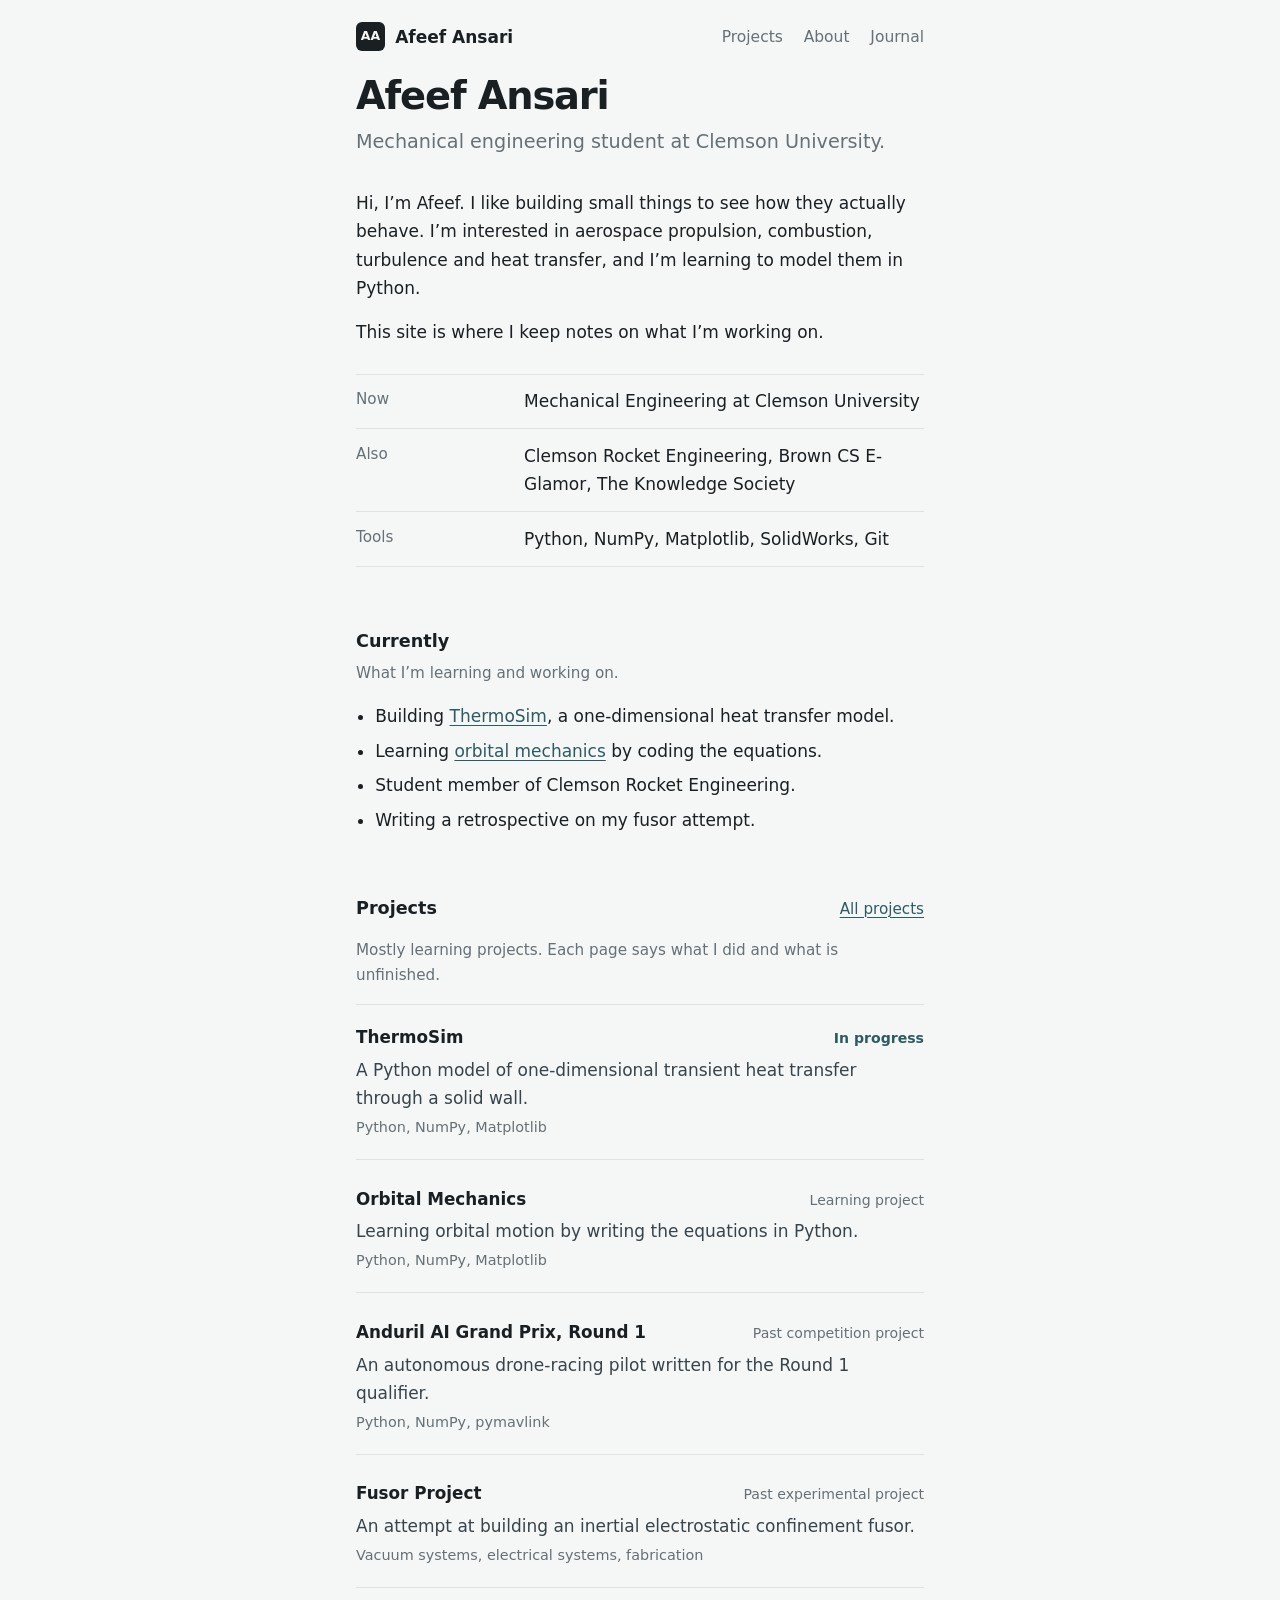
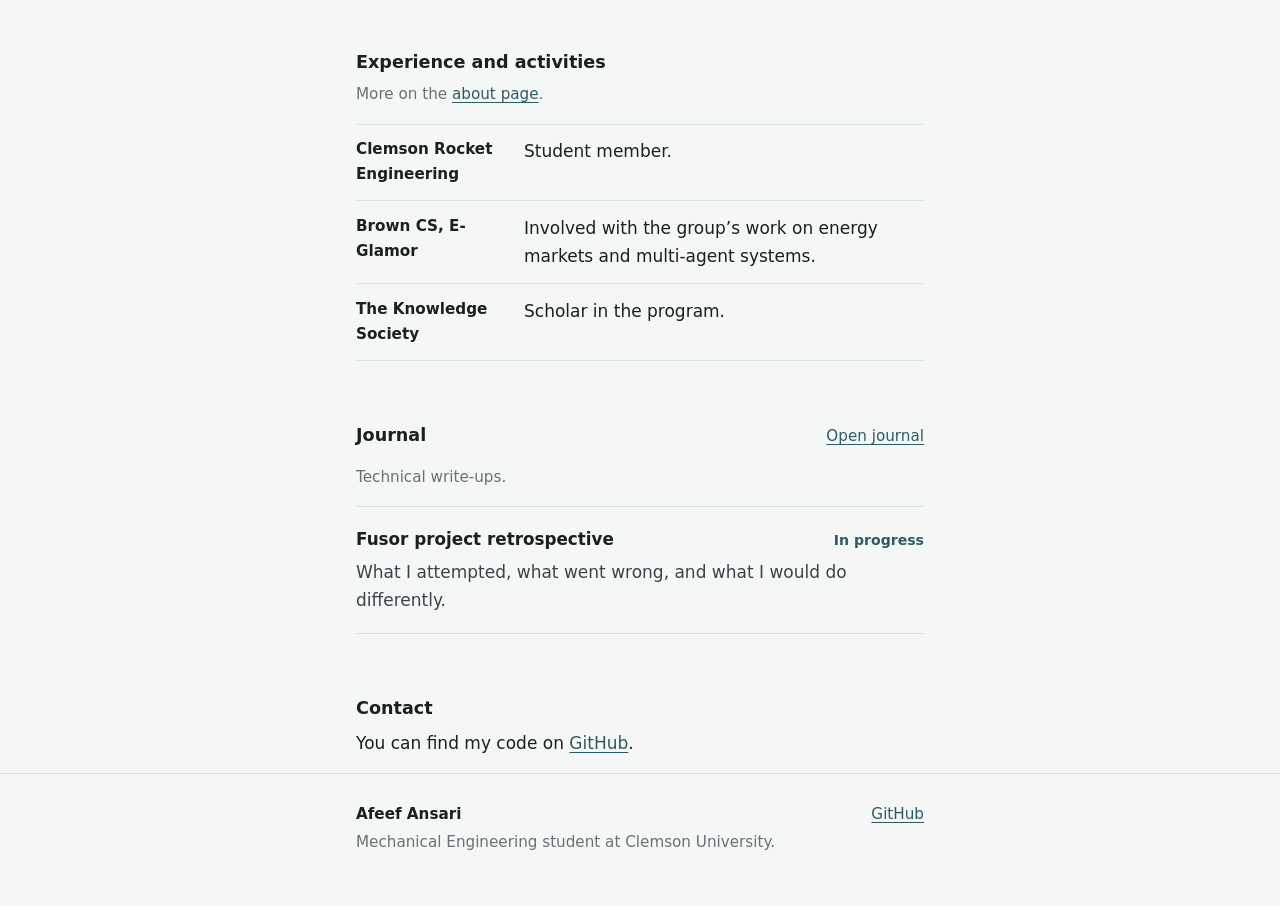
==== commit fa1681d2: "Add files via upload" ====
--- a/index.html
+++ b/index.html
@@ -3,15 +3,27 @@
 <title>Afeef Ansari</title><meta name="description" content="Mechanical engineering student at Clemson University. Projects and notes on heat transfer, orbital mechanics and control.">
 <link rel="stylesheet" href="style.css"></head>
 <body><a class="skip" href="#main">Skip to content</a>
-<header class="site"><div class="col bar"><a class="brand" href="index.html"><span class="mark" aria-hidden="true">AA</span>Afeef Ansari</a><nav aria-label="Main"><a href="projects.html">Projects</a><a href="about.html">About</a><a href="journal.html">Journal</a></nav></div></header>
+<header class="site"><div class="col bar"><a class="brand" href="index.html"><span class="mark" aria-hidden="true">AA</span>Afeef Ansari</a><nav aria-label="Main"><a href="projects.html">Projects</a><a href="about.html" >About</a><a href="journal.html">Journal</a></nav></div></header>
 <main id="main" class="col">
-<section class="hero"><div><p class="hi">Hi, I’m Afeef.</p><h1>Building, testing, and figuring things out.</h1>
-<p class="lead">I’m a mechanical engineering student at Clemson University. I’m interested in propulsion, fluid dynamics and heat transfer, and I’m learning to model them in Python.</p>
-<p class="links"><a class="btn" href="projects.html">See my projects</a><a class="textlink" href="about.html">About me</a></p></div>
-<dl class="glance"><div><dt>Studying</dt><dd>Mechanical Engineering at Clemson</dd></div>
-<div><dt>Interested in</dt><dd>Aerospace propulsion, combustion, turbulence, heat transfer and CFD</dd></div>
-<div><dt>Working on</dt><dd>ThermoSim, and a retrospective on my fusor project</dd></div></dl></section>
-<section><div class="sh"><h2>Selected projects</h2><a href="projects.html">All projects</a></div><ul class="panels"><li><a class="panel" href="projects/thermosim.html"><div class="top"><h3>ThermoSim</h3><span class="pill live">In progress</span></div><p>A Python model of one-dimensional transient heat transfer through a solid wall.</p><p class="tech">Python, NumPy, Matplotlib</p></a></li><li><a class="panel" href="projects/orbital-mechanics.html"><div class="top"><h3>Orbital Mechanics</h3><span class="pill">Learning project</span></div><p>Learning orbital motion by writing the equations in Python.</p><p class="tech">Python, NumPy, Matplotlib</p></a></li><li><a class="panel" href="projects/anduril-ai-grand-prix.html"><div class="top"><h3>Anduril AI Grand Prix, Round 1</h3><span class="pill">Past competition project</span></div><p>An autonomous drone-racing pilot written for the Round 1 qualifier.</p><p class="tech">Python, NumPy, pymavlink</p></a></li><li><a class="panel" href="projects/fusor.html"><div class="top"><h3>Fusor Project</h3><span class="pill">Past experimental project</span></div><p>An attempt at building an inertial electrostatic confinement fusor.</p><p class="tech">Vacuum systems, electrical systems, fabrication</p></a></li></ul></section><section><div class="sh"><h2>Right now</h2></div><div class="two"><div><h3>Learning</h3><p>I’m getting more comfortable with Python and numerical methods by rebuilding simple physics problems from scratch.</p></div>
-<div><h3>Activities</h3><p>I’m a student member of Clemson Rocket Engineering. Next up for the site is a <a href="journal.html">fusor retrospective</a>.</p></div></div></section></main>
+<section class="intro"><h1>Afeef Ansari</h1><p class="sub">Mechanical engineering student at Clemson University.</p>
+<p>Hi, I’m Afeef. I like building small things to see how they actually behave. I’m interested in aerospace propulsion, combustion, turbulence and heat transfer, and I’m learning to model them in Python.</p>
+<p>This site is where I keep notes on what I’m working on.</p>
+<dl class="glance"><div><dt>Now</dt><dd>Mechanical Engineering at Clemson University</dd></div>
+<div><dt>Also</dt><dd>Clemson Rocket Engineering, Brown CS E-Glamor, The Knowledge Society</dd></div>
+<div><dt>Tools</dt><dd>Python, NumPy, Matplotlib, SolidWorks, Git</dd></div></dl></section>
+<section><h2>Currently</h2><p class="sec-note">What I’m learning and working on.</p>
+<ul><li>Building <a href="projects/thermosim.html">ThermoSim</a>, a one-dimensional heat transfer model.</li>
+<li>Learning <a href="projects/orbital-mechanics.html">orbital mechanics</a> by coding the equations.</li>
+<li>Student member of Clemson Rocket Engineering.</li>
+<li>Writing a retrospective on my fusor attempt.</li></ul></section>
+<section><div class="sh"><h2>Projects</h2><a href="projects.html">All projects</a></div><p class="sec-note">Mostly learning projects. Each page says what I did and what is unfinished.</p><ul class="panels"><li><a class="panel" href="projects/thermosim.html"><div class="top"><h3>ThermoSim</h3><span class="pill live">In progress</span></div><p>A Python model of one-dimensional transient heat transfer through a solid wall.</p><p class="tech">Python, NumPy, Matplotlib</p></a></li><li><a class="panel" href="projects/orbital-mechanics.html"><div class="top"><h3>Orbital Mechanics</h3><span class="pill">Learning project</span></div><p>Learning orbital motion by writing the equations in Python.</p><p class="tech">Python, NumPy, Matplotlib</p></a></li><li><a class="panel" href="projects/anduril-ai-grand-prix.html"><div class="top"><h3>Anduril AI Grand Prix, Round 1</h3><span class="pill">Past competition project</span></div><p>An autonomous drone-racing pilot written for the Round 1 qualifier.</p><p class="tech">Python, NumPy, pymavlink</p></a></li><li><a class="panel" href="projects/fusor.html"><div class="top"><h3>Fusor Project</h3><span class="pill">Past experimental project</span></div><p>An attempt at building an inertial electrostatic confinement fusor.</p><p class="tech">Vacuum systems, electrical systems, fabrication</p></a></li></ul></section>
+<section><h2>Experience and activities</h2><p class="sec-note">More on the <a href="about.html">about page</a>.</p>
+<dl class="cv"><div><dt>Clemson Rocket Engineering</dt><dd>Student member.</dd></div>
+<div><dt>Brown CS, E-Glamor</dt><dd>Involved with the group’s work on energy markets and multi-agent systems.</dd></div>
+<div><dt>The Knowledge Society</dt><dd>Scholar in the program.</dd></div></dl></section>
+<section><div class="sh"><h2>Journal</h2><a href="journal.html">Open journal</a></div><p class="sec-note">Technical write-ups.</p>
+<ul class="panels"><li><a class="panel" href="journal.html"><div class="top"><h3>Fusor project retrospective</h3><span class="pill live">In progress</span></div><p>What I attempted, what went wrong, and what I would do differently.</p></a></li></ul></section>
+<section><h2>Contact</h2><p>You can find my code on <a href="https://github.com/AfeefAnsari">GitHub</a>.</p></section>
+</main>
 <footer class="site"><div class="col foot"><div><p class="fname">Afeef Ansari</p><p>Mechanical Engineering student at Clemson University.</p></div><p><a href="https://github.com/AfeefAnsari">GitHub</a></p></div></footer>
 </body></html>
--- a/style.css
+++ b/style.css
@@ -1,4 +1,4 @@
-:root{--bg:#eaefee;--surface:#fff;--fg:#1c2428;--mute:#5b676d;--line:#d5dddc;--accent:#2d5b61;--tint:#dbe8e6;--max:42rem;--r:12px}
+:root{--bg:#f5f7f6;--fg:#1a1f22;--mute:#667075;--line:#dde3e2;--accent:#2d5b61;--tint:#e3ecea;--max:38rem}
 *{box-sizing:border-box}
 html{-webkit-text-size-adjust:100%}
 body{margin:0;background:var(--bg);color:var(--fg);font:1.0625rem/1.65 system-ui,-apple-system,"Segoe UI",Roboto,Helvetica,Arial,sans-serif}
@@ -7,66 +7,53 @@
 a:hover{color:var(--fg)}
 a:focus-visible{outline:2px solid var(--accent);outline-offset:3px;border-radius:3px}
 .skip{position:absolute;left:-999px}.skip:focus{left:1rem;top:1rem;background:#fff;padding:.4rem .6rem;z-index:9}
-header.site{position:sticky;top:0;z-index:5;background:var(--bg);border-bottom:1px solid var(--line)}
-.bar{display:flex;justify-content:space-between;align-items:center;gap:1rem;padding-top:.9rem;padding-bottom:.9rem}
-.brand{display:flex;align-items:center;gap:.6rem;color:var(--fg);font-weight:600;text-decoration:none}
-.mark{display:grid;place-items:center;width:1.9rem;height:1.9rem;border-radius:8px;background:var(--accent);color:#fff;font-size:.8rem;letter-spacing:.02em}
-nav a{color:var(--mute);text-decoration:none;margin-left:1.25rem;font-size:.97rem;padding:.2rem 0}
+header.site{padding:1.4rem 0}
+.bar{display:flex;justify-content:space-between;align-items:center;gap:1rem}
+.brand{display:flex;align-items:center;gap:.65rem;color:var(--fg);font-weight:600;text-decoration:none}
+.mark{display:grid;place-items:center;width:1.8rem;height:1.8rem;border-radius:6px;background:var(--fg);color:var(--bg);font-size:.78rem}
+nav a{color:var(--mute);text-decoration:none;margin-left:1.3rem;font-size:.97rem}
 nav a:hover,nav a[aria-current]{color:var(--fg)}
-nav a[aria-current]{box-shadow:inset 0 -2px var(--accent)}
-main{padding-top:3rem;padding-bottom:4.5rem}
-h1{font-size:2.6rem;line-height:1.1;letter-spacing:-.03em;font-weight:700;margin:0 0 1.1rem}
-.ph h1{font-size:2.1rem;letter-spacing:-.025em}
-h2{font-size:1.2rem;font-weight:650;letter-spacing:-.01em;margin:0}
-h3{font-size:1.06rem;font-weight:620;margin:0}
+nav a[aria-current]{text-decoration:underline;text-decoration-color:var(--accent);text-decoration-thickness:2px;text-underline-offset:.4em}
+main{padding-top:3.5rem;padding-bottom:4.5rem}
+h1{font-size:2.4rem;line-height:1.15;letter-spacing:-.03em;font-weight:700;margin:0 0 .5rem}
+.ph h1{font-size:2rem}
+h2{font-size:1.1rem;font-weight:650;margin:0 0 .35rem}
+h3{font-size:1.05rem;font-weight:620;margin:0}
 p{margin:0 0 1rem}
-.lead{font-size:1.15rem;color:#38444a}
-.hi{color:var(--accent);font-weight:600;margin-bottom:.6rem}
-.hero{display:grid;gap:2rem;margin-bottom:1rem}
-.links{display:flex;align-items:center;gap:1.4rem;margin:1.6rem 0 0}
-.btn{display:inline-block;background:var(--accent);color:#fff;text-decoration:none;padding:.65rem 1.1rem;border-radius:8px;font-weight:600;font-size:.97rem}
-.btn:hover{background:var(--fg);color:#fff}
-.textlink{font-weight:600;font-size:.97rem}
-.glance{margin:0;background:var(--surface);border:1px solid var(--line);border-radius:var(--r);padding:.4rem 1.4rem}
-.glance div{padding:.9rem 0;border-top:1px solid var(--line)}
-.glance div:first-child{border-top:0}
-dt{color:var(--mute);font-size:.88rem;margin-bottom:.1rem}
+.sub{font-size:1.2rem;color:var(--mute);margin-bottom:2rem}
+.lead{font-size:1.12rem;color:#38444a}
+section{margin-top:3.75rem}
+.intro{margin-top:0}
+.sh{display:flex;justify-content:space-between;align-items:baseline;margin-bottom:.6rem}
+.sh a,.sec-note{font-size:.95rem}
+.sec-note{color:var(--mute);margin:0 0 1rem}
+.glance{margin:1.75rem 0 0;border-top:1px solid var(--line)}
+.glance>div,.cv>div,.meta>div{display:grid;grid-template-columns:9.5rem 1fr;gap:1rem;padding:.8rem 0;border-bottom:1px solid var(--line)}
+dt{color:var(--mute);font-size:.95rem}
+.cv dt{color:var(--fg);font-weight:600}
 dd{margin:0}
-section{margin-top:3.5rem}
-.sh{display:flex;justify-content:space-between;align-items:baseline;margin-bottom:1rem}
-.sh a{font-size:.95rem}
-.panels{list-style:none;padding:0;margin:0;display:grid;gap:.8rem}
-.panel{display:block;background:var(--surface);border:1px solid var(--line);border-radius:var(--r);padding:1.25rem 1.4rem;color:inherit;text-decoration:none;transition:border-color .15s}
-a.panel:hover{border-color:var(--accent)}
+.meta{margin:1.75rem 0 0;border-top:1px solid var(--line)}
+.cv{margin:0;border-top:1px solid var(--line)}
+.panels{list-style:none;padding:0;margin:0;border-top:1px solid var(--line)}
+.panel{display:block;padding:1.2rem 0;border-bottom:1px solid var(--line);color:inherit;text-decoration:none}
+.panel .top{display:flex;justify-content:space-between;align-items:baseline;gap:1rem}
 a.panel:hover h3{color:var(--accent);text-decoration:underline;text-underline-offset:.2em}
-.panel p{margin:.35rem 0 0}
-.top{display:flex;justify-content:space-between;align-items:flex-start;gap:1rem}
+.panel p{margin:.25rem 0 0}
+.panel>p:first-of-type{color:#38444a}
 .tech{color:var(--mute);font-size:.9rem}
-.panel .tech{margin-top:.7rem}
-.pill{flex:none;font-size:.8rem;line-height:1;padding:.35rem .6rem;border-radius:99px;border:1px solid var(--line);background:var(--bg);color:var(--mute);white-space:nowrap}
-.pill.live{background:var(--tint);border-color:var(--tint);color:var(--accent);font-weight:600}
-.two{display:grid;gap:1.25rem}
-.two>div{background:var(--surface);border:1px solid var(--line);border-radius:var(--r);padding:1.25rem 1.4rem}
-.two p{margin:.4rem 0 0}
+.pill{font-size:.88rem;color:var(--mute);white-space:nowrap}
+.pill.live{color:var(--accent);font-weight:600}
 .crumb{font-size:.92rem;margin-bottom:1.25rem}
-.meta,.cv{margin:1.75rem 0 0;background:var(--surface);border:1px solid var(--line);border-radius:var(--r);padding:.3rem 1.4rem}
-.cv{margin-top:0}
-.meta>div,.cv>div{display:grid;grid-template-columns:11rem 1fr;gap:1rem;padding:.85rem 0;border-top:1px solid var(--line)}
-.meta>div:first-child,.cv>div:first-child{border-top:0}
-.meta dt,.cv dt{margin:0;font-size:.95rem}
-.cv dt{color:var(--fg);font-weight:600}
-.note{background:var(--tint);border-radius:var(--r);padding:1rem 1.25rem;margin:1.5rem 0 0;color:#26373a}
+.note{border-left:3px solid var(--accent);background:var(--tint);padding:.9rem 1.1rem;margin:1.5rem 0 0;color:#26373a}
 main ul:not(.panels){padding-left:1.2rem;margin:0 0 1rem}
 main li{margin-bottom:.4rem}
-.pn{display:grid;grid-template-columns:1fr 1fr;gap:.8rem;margin-top:4rem}
-.pn a{display:block;background:var(--surface);border:1px solid var(--line);border-radius:var(--r);padding:.9rem 1.2rem;text-decoration:none;color:var(--fg);font-weight:600;margin:0}
-.pn a:hover{border-color:var(--accent);color:var(--accent)}
+.pn{display:flex;justify-content:space-between;gap:1rem;margin-top:4rem;padding-top:1.25rem;border-top:1px solid var(--line)}
+.pn a{text-decoration:none;font-weight:600;color:var(--fg)}
+.pn a:hover{color:var(--accent)}
 .pn a:last-child{text-align:right}
 .pn span{display:block;color:var(--mute);font-size:.85rem;font-weight:400}
-footer.site{border-top:1px solid var(--line);padding:2rem 0 3rem;color:var(--mute);font-size:.95rem}
+footer.site{border-top:1px solid var(--line);padding:1.75rem 0 3rem;color:var(--mute);font-size:.95rem}
 .foot{display:flex;justify-content:space-between;gap:1.5rem;flex-wrap:wrap}
 footer p{margin:0 0 .2rem}
 .fname{color:var(--fg);font-weight:600}
-@media(min-width:48rem){.hero{grid-template-columns:1.3fr 1fr;align-items:start;gap:2.5rem}.col{max-width:52rem}main>*:not(.hero):not(section){max-width:42rem}.two{grid-template-columns:1fr 1fr}.panels{grid-template-columns:1fr 1fr}.panels .panel{height:100%}}
-@media(max-width:34rem){h1{font-size:2.1rem}.ph h1{font-size:1.8rem}.meta>div,.cv>div{grid-template-columns:1fr;gap:.1rem}.top{flex-direction:column;gap:.6rem}nav a{margin-left:.9rem}}
-@media(min-width:48rem){section>p,section>ul:not(.panels),section>.cv{max-width:42rem}}
+@media(max-width:34rem){h1{font-size:2rem}.glance>div,.cv>div,.meta>div{grid-template-columns:1fr;gap:.1rem}.panel .top{flex-direction:column;gap:.1rem}}
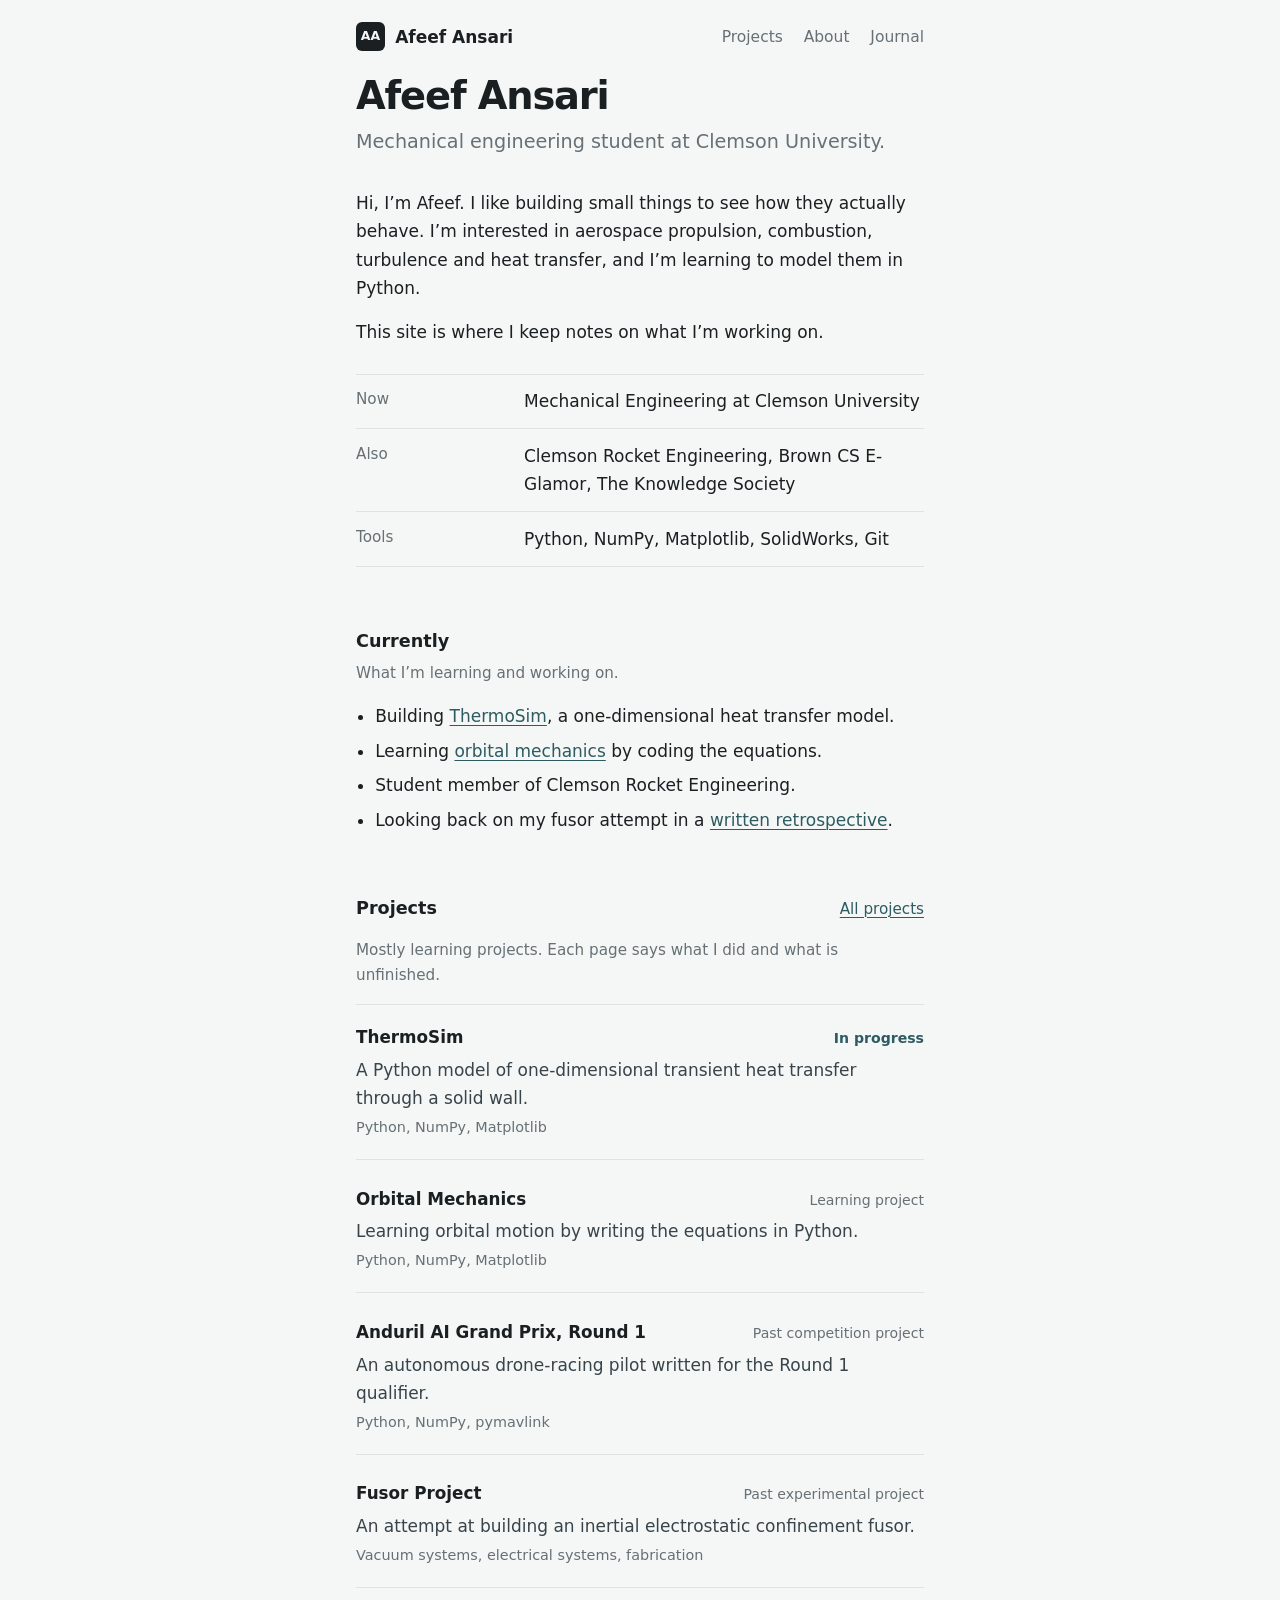
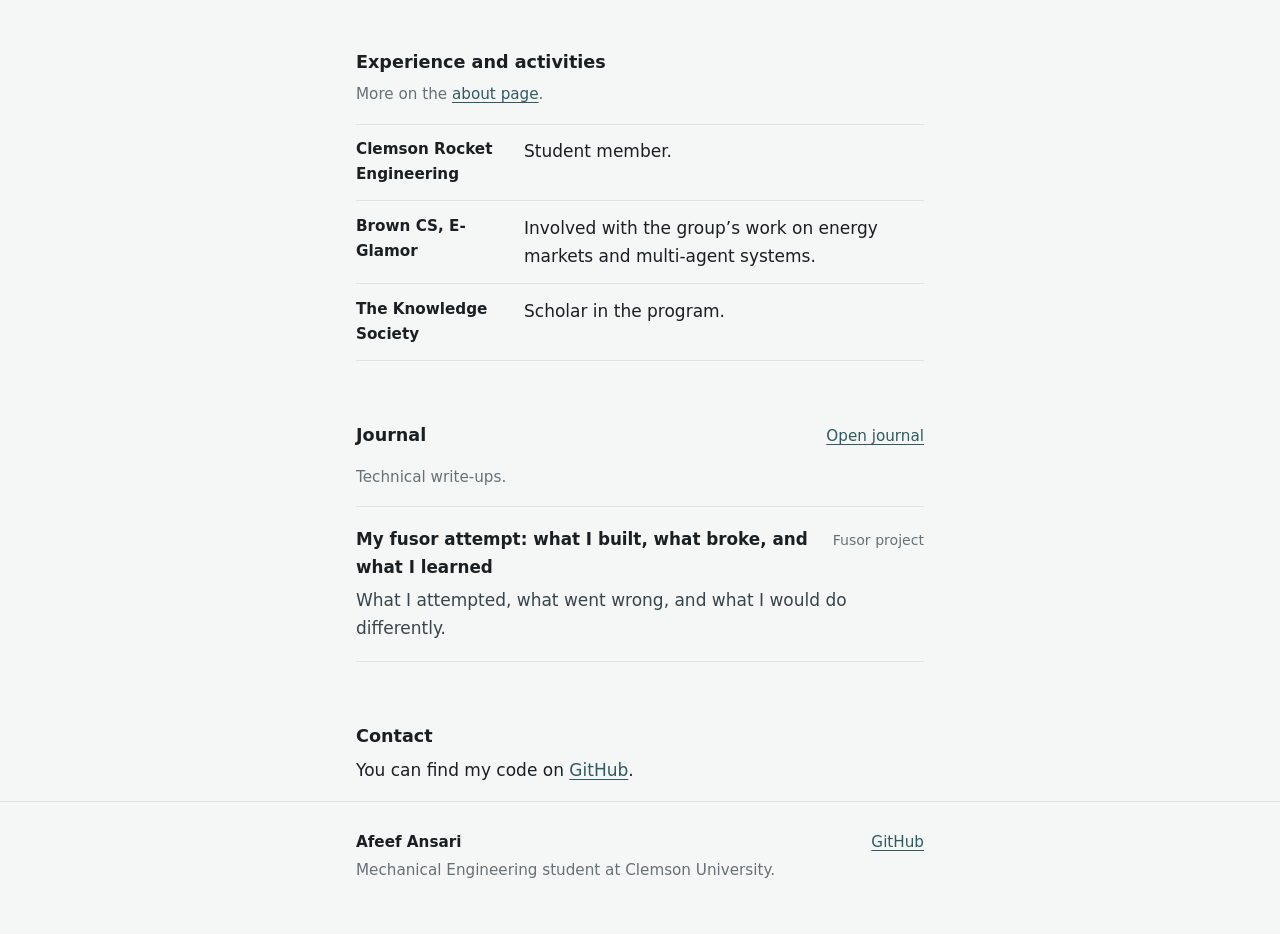
==== commit 2c005b6c: "Add files via upload" ====
--- a/index.html
+++ b/index.html
@@ -12,17 +12,17 @@
 <div><dt>Also</dt><dd>Clemson Rocket Engineering, Brown CS E-Glamor, The Knowledge Society</dd></div>
 <div><dt>Tools</dt><dd>Python, NumPy, Matplotlib, SolidWorks, Git</dd></div></dl></section>
 <section><h2>Currently</h2><p class="sec-note">What I’m learning and working on.</p>
-<ul><li>Building <a href="projects/thermosim.html">ThermoSim</a>, a one-dimensional heat transfer model.</li>
-<li>Learning <a href="projects/orbital-mechanics.html">orbital mechanics</a> by coding the equations.</li>
+<ul><li>Building <a href="project-thermosim.html">ThermoSim</a>, a one-dimensional heat transfer model.</li>
+<li>Learning <a href="project-orbital-mechanics.html">orbital mechanics</a> by coding the equations.</li>
 <li>Student member of Clemson Rocket Engineering.</li>
-<li>Writing a retrospective on my fusor attempt.</li></ul></section>
-<section><div class="sh"><h2>Projects</h2><a href="projects.html">All projects</a></div><p class="sec-note">Mostly learning projects. Each page says what I did and what is unfinished.</p><ul class="panels"><li><a class="panel" href="projects/thermosim.html"><div class="top"><h3>ThermoSim</h3><span class="pill live">In progress</span></div><p>A Python model of one-dimensional transient heat transfer through a solid wall.</p><p class="tech">Python, NumPy, Matplotlib</p></a></li><li><a class="panel" href="projects/orbital-mechanics.html"><div class="top"><h3>Orbital Mechanics</h3><span class="pill">Learning project</span></div><p>Learning orbital motion by writing the equations in Python.</p><p class="tech">Python, NumPy, Matplotlib</p></a></li><li><a class="panel" href="projects/anduril-ai-grand-prix.html"><div class="top"><h3>Anduril AI Grand Prix, Round 1</h3><span class="pill">Past competition project</span></div><p>An autonomous drone-racing pilot written for the Round 1 qualifier.</p><p class="tech">Python, NumPy, pymavlink</p></a></li><li><a class="panel" href="projects/fusor.html"><div class="top"><h3>Fusor Project</h3><span class="pill">Past experimental project</span></div><p>An attempt at building an inertial electrostatic confinement fusor.</p><p class="tech">Vacuum systems, electrical systems, fabrication</p></a></li></ul></section>
+<li>Looking back on my fusor attempt in a <a href="journal-fusor-retrospective.html">written retrospective</a>.</li></ul></section>
+<section><div class="sh"><h2>Projects</h2><a href="projects.html">All projects</a></div><p class="sec-note">Mostly learning projects. Each page says what I did and what is unfinished.</p><ul class="panels"><li><a class="panel" href="project-thermosim.html"><div class="top"><h3>ThermoSim</h3><span class="pill live">In progress</span></div><p>A Python model of one-dimensional transient heat transfer through a solid wall.</p><p class="tech">Python, NumPy, Matplotlib</p></a></li><li><a class="panel" href="project-orbital-mechanics.html"><div class="top"><h3>Orbital Mechanics</h3><span class="pill">Learning project</span></div><p>Learning orbital motion by writing the equations in Python.</p><p class="tech">Python, NumPy, Matplotlib</p></a></li><li><a class="panel" href="project-anduril-ai-grand-prix.html"><div class="top"><h3>Anduril AI Grand Prix, Round 1</h3><span class="pill">Past competition project</span></div><p>An autonomous drone-racing pilot written for the Round 1 qualifier.</p><p class="tech">Python, NumPy, pymavlink</p></a></li><li><a class="panel" href="project-fusor.html"><div class="top"><h3>Fusor Project</h3><span class="pill">Past experimental project</span></div><p>An attempt at building an inertial electrostatic confinement fusor.</p><p class="tech">Vacuum systems, electrical systems, fabrication</p></a></li></ul></section>
 <section><h2>Experience and activities</h2><p class="sec-note">More on the <a href="about.html">about page</a>.</p>
 <dl class="cv"><div><dt>Clemson Rocket Engineering</dt><dd>Student member.</dd></div>
 <div><dt>Brown CS, E-Glamor</dt><dd>Involved with the group’s work on energy markets and multi-agent systems.</dd></div>
 <div><dt>The Knowledge Society</dt><dd>Scholar in the program.</dd></div></dl></section>
 <section><div class="sh"><h2>Journal</h2><a href="journal.html">Open journal</a></div><p class="sec-note">Technical write-ups.</p>
-<ul class="panels"><li><a class="panel" href="journal.html"><div class="top"><h3>Fusor project retrospective</h3><span class="pill live">In progress</span></div><p>What I attempted, what went wrong, and what I would do differently.</p></a></li></ul></section>
+<ul class="panels"><li><a class="panel" href="journal-fusor-retrospective.html"><div class="top"><h3>My fusor attempt: what I built, what broke, and what I learned</h3><span class="pill">Fusor project</span></div><p>What I attempted, what went wrong, and what I would do differently.</p></a></li></ul></section>
 <section><h2>Contact</h2><p>You can find my code on <a href="https://github.com/AfeefAnsari">GitHub</a>.</p></section>
 </main>
 <footer class="site"><div class="col foot"><div><p class="fname">Afeef Ansari</p><p>Mechanical Engineering student at Clemson University.</p></div><p><a href="https://github.com/AfeefAnsari">GitHub</a></p></div></footer>
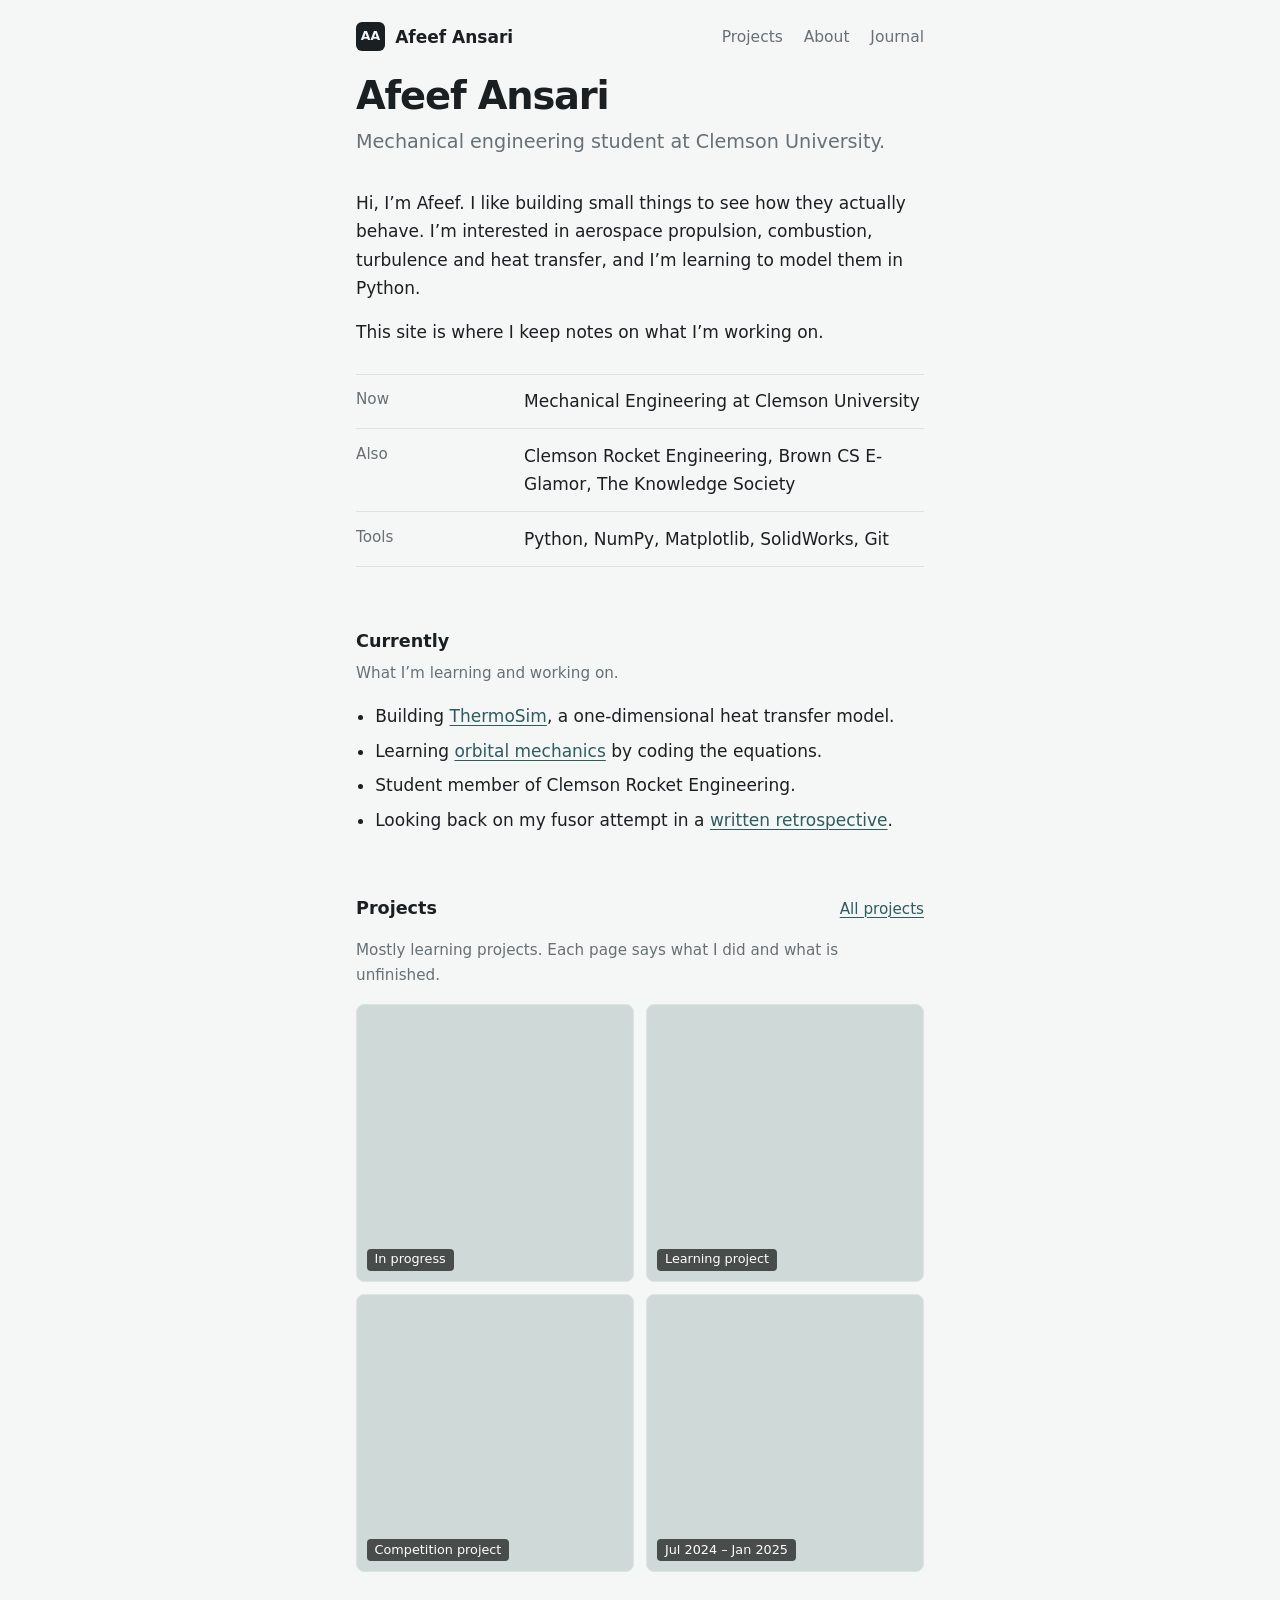
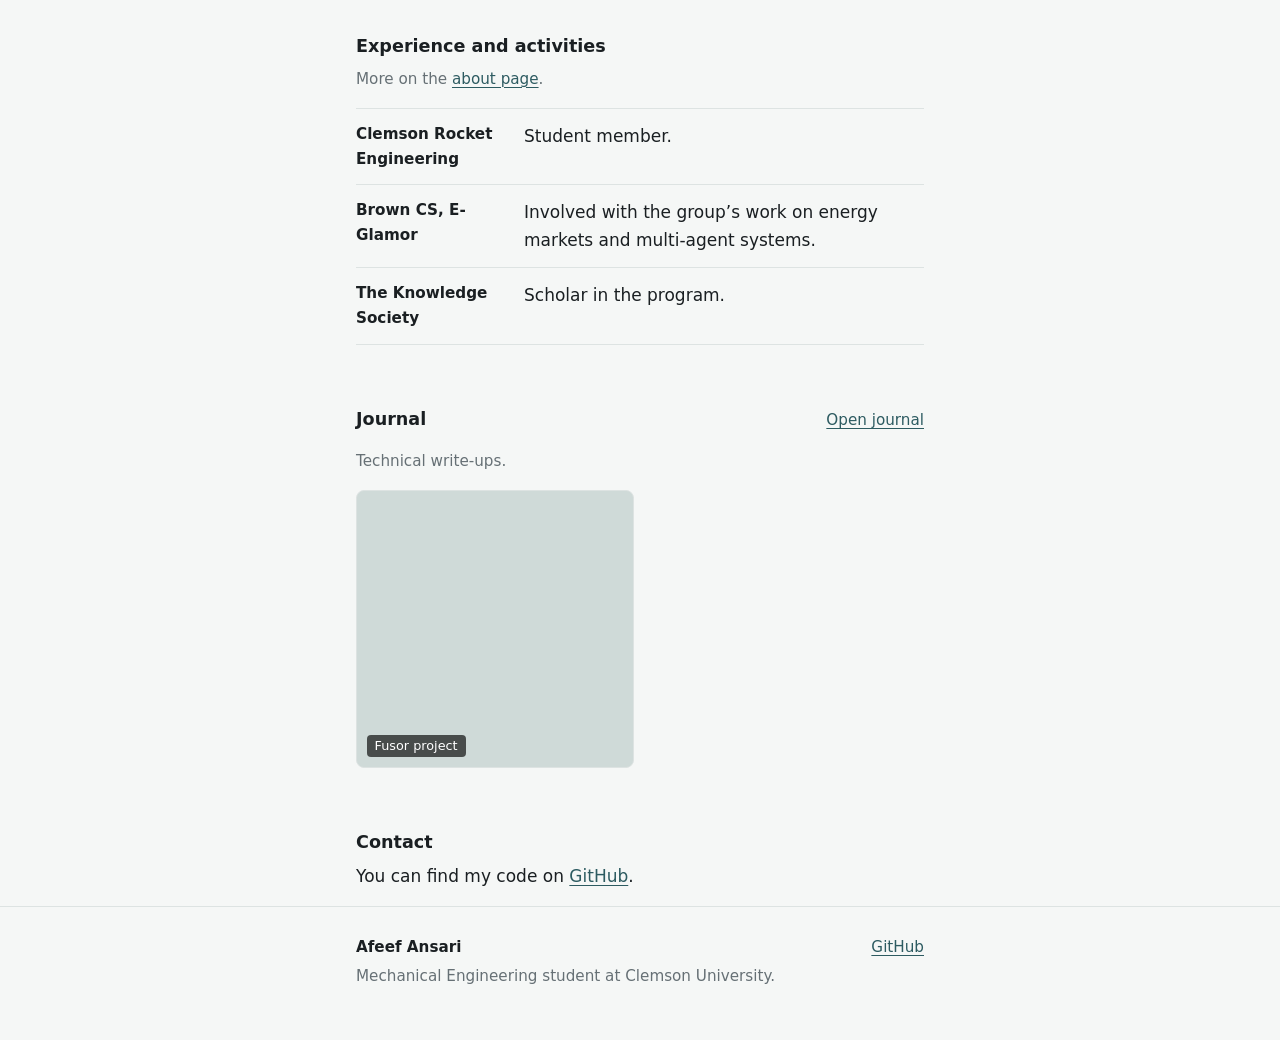
==== commit 2efd136c: "Add files via upload" ====
--- a/index.html
+++ b/index.html
@@ -16,13 +16,13 @@
 <li>Learning <a href="project-orbital-mechanics.html">orbital mechanics</a> by coding the equations.</li>
 <li>Student member of Clemson Rocket Engineering.</li>
 <li>Looking back on my fusor attempt in a <a href="journal-fusor-retrospective.html">written retrospective</a>.</li></ul></section>
-<section><div class="sh"><h2>Projects</h2><a href="projects.html">All projects</a></div><p class="sec-note">Mostly learning projects. Each page says what I did and what is unfinished.</p><ul class="panels"><li><a class="panel" href="project-thermosim.html"><div class="top"><h3>ThermoSim</h3><span class="pill live">In progress</span></div><p>A Python model of one-dimensional transient heat transfer through a solid wall.</p><p class="tech">Python, NumPy, Matplotlib</p></a></li><li><a class="panel" href="project-orbital-mechanics.html"><div class="top"><h3>Orbital Mechanics</h3><span class="pill">Learning project</span></div><p>Learning orbital motion by writing the equations in Python.</p><p class="tech">Python, NumPy, Matplotlib</p></a></li><li><a class="panel" href="project-anduril-ai-grand-prix.html"><div class="top"><h3>Anduril AI Grand Prix, Round 1</h3><span class="pill">Past competition project</span></div><p>An autonomous drone-racing pilot written for the Round 1 qualifier.</p><p class="tech">Python, NumPy, pymavlink</p></a></li><li><a class="panel" href="project-fusor.html"><div class="top"><h3>Fusor Project</h3><span class="pill">Past experimental project</span></div><p>An attempt at building an inertial electrostatic confinement fusor.</p><p class="tech">Vacuum systems, electrical systems, fabrication</p></a></li></ul></section>
+<section><div class="sh"><h2>Projects</h2><a href="projects.html">All projects</a></div><p class="sec-note">Mostly learning projects. Each page says what I did and what is unfinished.</p><ul class="squares"><li><a class="sq" href="project-thermosim.html"><img src="img-thermosim.jpg" alt="" onerror="this.remove()"><span class="nm">ThermoSim</span><span class="dt">In progress</span></a></li><li><a class="sq" href="project-orbital-mechanics.html"><img src="img-orbital-mechanics.jpg" alt="" onerror="this.remove()"><span class="nm">Orbital Mechanics</span><span class="dt">Learning project</span></a></li><li><a class="sq" href="project-anduril-ai-grand-prix.html"><img src="img-anduril-ai-grand-prix.jpg" alt="" onerror="this.remove()"><span class="nm">Anduril AI Grand Prix, Round 1</span><span class="dt">Competition project</span></a></li><li><a class="sq" href="project-fusor.html"><img src="img-fusor.jpg" alt="" onerror="this.remove()"><span class="nm">Fusor Project</span><span class="dt">Jul 2024 – Jan 2025</span></a></li></ul></section>
 <section><h2>Experience and activities</h2><p class="sec-note">More on the <a href="about.html">about page</a>.</p>
 <dl class="cv"><div><dt>Clemson Rocket Engineering</dt><dd>Student member.</dd></div>
 <div><dt>Brown CS, E-Glamor</dt><dd>Involved with the group’s work on energy markets and multi-agent systems.</dd></div>
 <div><dt>The Knowledge Society</dt><dd>Scholar in the program.</dd></div></dl></section>
 <section><div class="sh"><h2>Journal</h2><a href="journal.html">Open journal</a></div><p class="sec-note">Technical write-ups.</p>
-<ul class="panels"><li><a class="panel" href="journal-fusor-retrospective.html"><div class="top"><h3>My fusor attempt: what I built, what broke, and what I learned</h3><span class="pill">Fusor project</span></div><p>What I attempted, what went wrong, and what I would do differently.</p></a></li></ul></section>
+<ul class="squares"><li><a class="sq" href="journal-fusor-retrospective.html"><img src="img-fusor.jpg" alt="" onerror="this.remove()"><span class="nm">My fusor attempt</span><span class="dt">Fusor project</span></a></li></ul></section>
 <section><h2>Contact</h2><p>You can find my code on <a href="https://github.com/AfeefAnsari">GitHub</a>.</p></section>
 </main>
 <footer class="site"><div class="col foot"><div><p class="fname">Afeef Ansari</p><p>Mechanical Engineering student at Clemson University.</p></div><p><a href="https://github.com/AfeefAnsari">GitHub</a></p></div></footer>
--- a/style.css
+++ b/style.css
@@ -45,7 +45,7 @@
 .pill.live{color:var(--accent);font-weight:600}
 .crumb{font-size:.92rem;margin-bottom:1.25rem}
 .note{border-left:3px solid var(--accent);background:var(--tint);padding:.9rem 1.1rem;margin:1.5rem 0 0;color:#26373a}
-main ul:not(.panels){padding-left:1.2rem;margin:0 0 1rem}
+main ul:not(.panels):not(.squares){padding-left:1.2rem;margin:0 0 1rem}
 main li{margin-bottom:.4rem}
 .pn{display:flex;justify-content:space-between;gap:1rem;margin-top:4rem;padding-top:1.25rem;border-top:1px solid var(--line)}
 .pn a{text-decoration:none;font-weight:600;color:var(--fg)}
@@ -57,3 +57,17 @@
 footer p{margin:0 0 .2rem}
 .fname{color:var(--fg);font-weight:600}
 @media(max-width:34rem){h1{font-size:2rem}.glance>div,.cv>div,.meta>div{grid-template-columns:1fr;gap:.1rem}.panel .top{flex-direction:column;gap:.1rem}}
+
+.squares{list-style:none;padding:0;margin:0;display:grid;grid-template-columns:1fr 1fr;gap:.8rem}
+.squares li{margin:0}
+.sq{position:relative;display:block;aspect-ratio:1/1;overflow:hidden;border-radius:8px;background:#cfdad8;border:1px solid var(--line);text-decoration:none}
+.sq img{position:absolute;inset:0;width:100%;height:100%;object-fit:cover;display:block}
+.sq .nm{position:absolute;inset:0;display:flex;align-items:center;justify-content:center;text-align:center;padding:1rem;background:rgba(0,0,0,.6);color:#fff;font-weight:600;line-height:1.3;opacity:0;transition:opacity .15s}
+.sq:hover .nm,.sq:focus-visible .nm{opacity:1}
+.sq .dt{position:absolute;left:.6rem;bottom:.6rem;background:rgba(0,0,0,.65);color:#fff;font-size:.8rem;line-height:1;padding:.3rem .5rem;border-radius:4px}
+@media(hover:none){.sq .nm{inset:auto 0 0 0;opacity:1;justify-content:flex-end;align-items:flex-end;padding:.6rem;background:none;text-shadow:0 0 4px #000}.sq .dt{bottom:auto;top:.6rem}}
+.banner{margin:0 0 1.75rem;border-radius:8px;overflow:hidden;background:var(--tint)}
+.banner img{display:block;width:100%;aspect-ratio:16/6;object-fit:cover}
+.notes{position:relative;height:14rem;border:1px solid var(--line);border-radius:8px;overflow:hidden;background:#fff}
+.notes iframe{width:100%;height:100%;border:0;pointer-events:none}
+.notes-open{position:absolute;inset:0;display:flex;align-items:flex-end;padding:.8rem 1rem;background:rgba(255,255,255,.0);color:var(--accent);font-weight:600}
